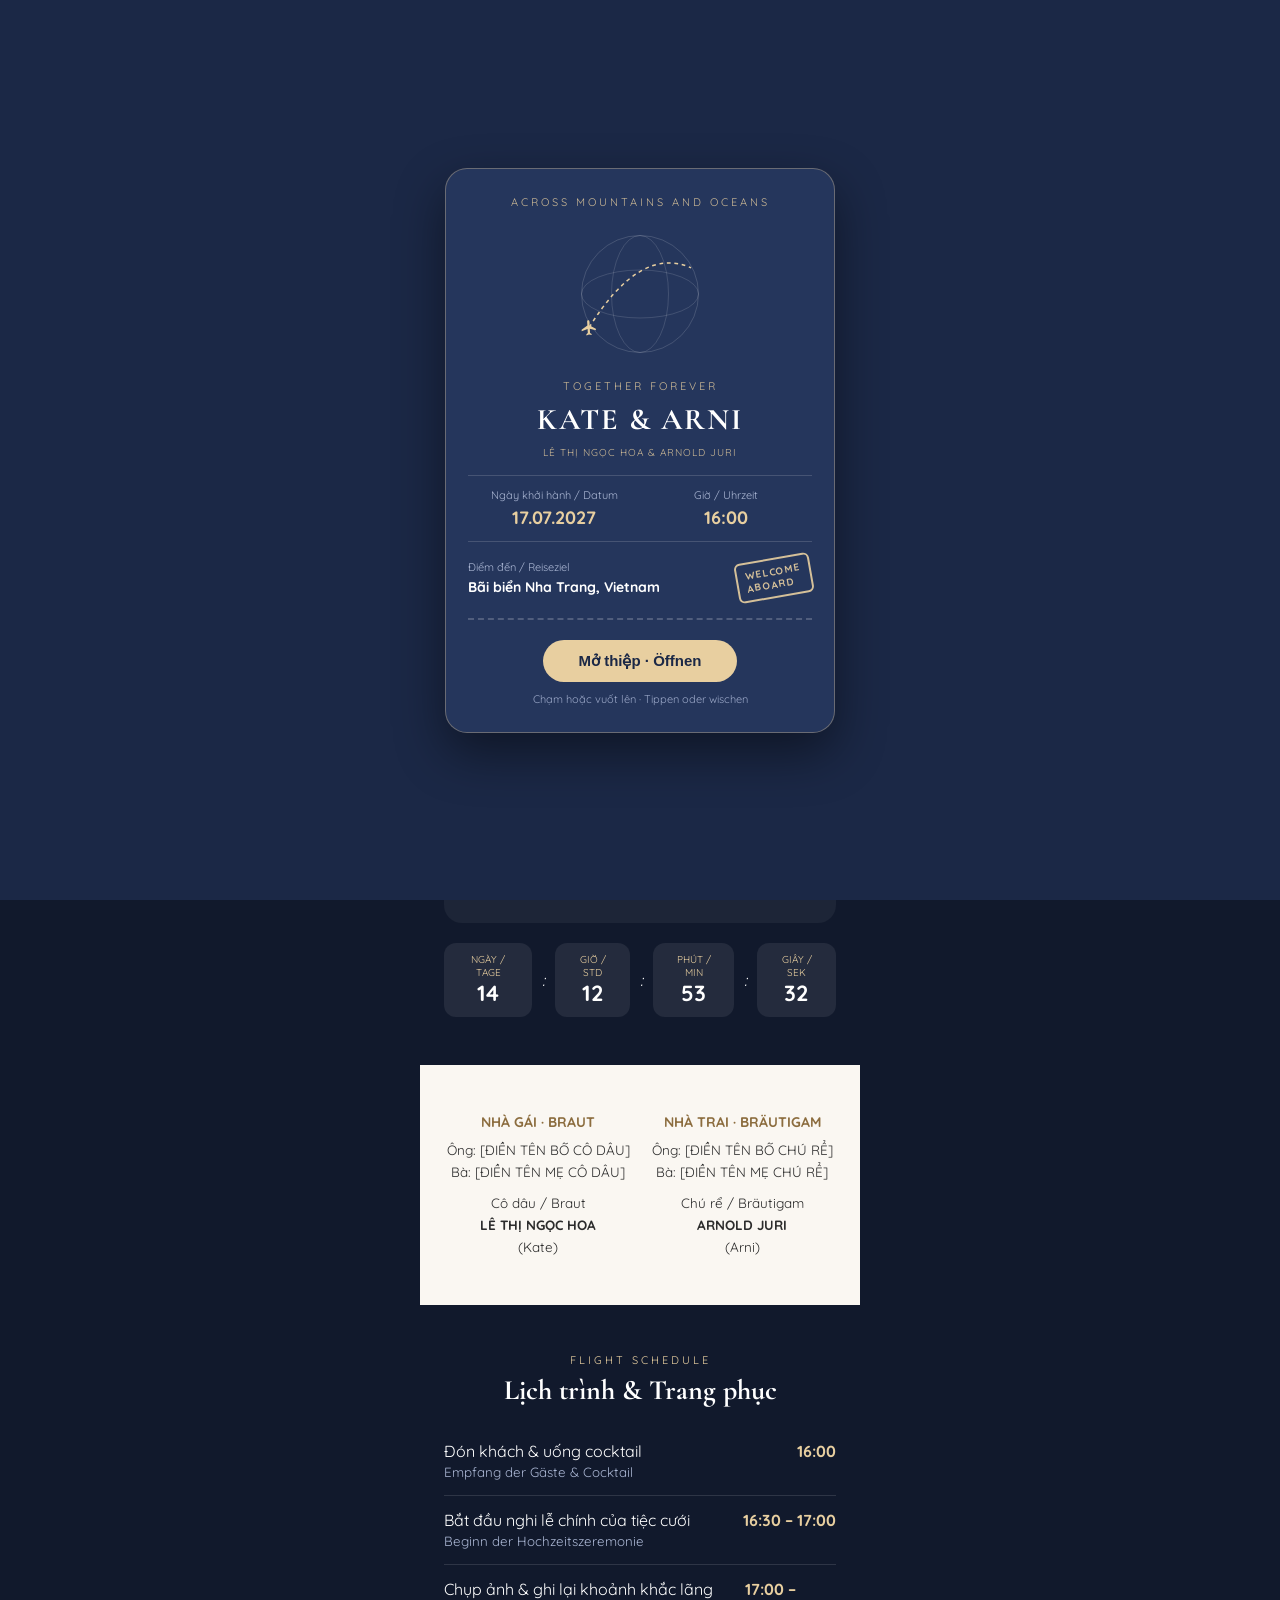
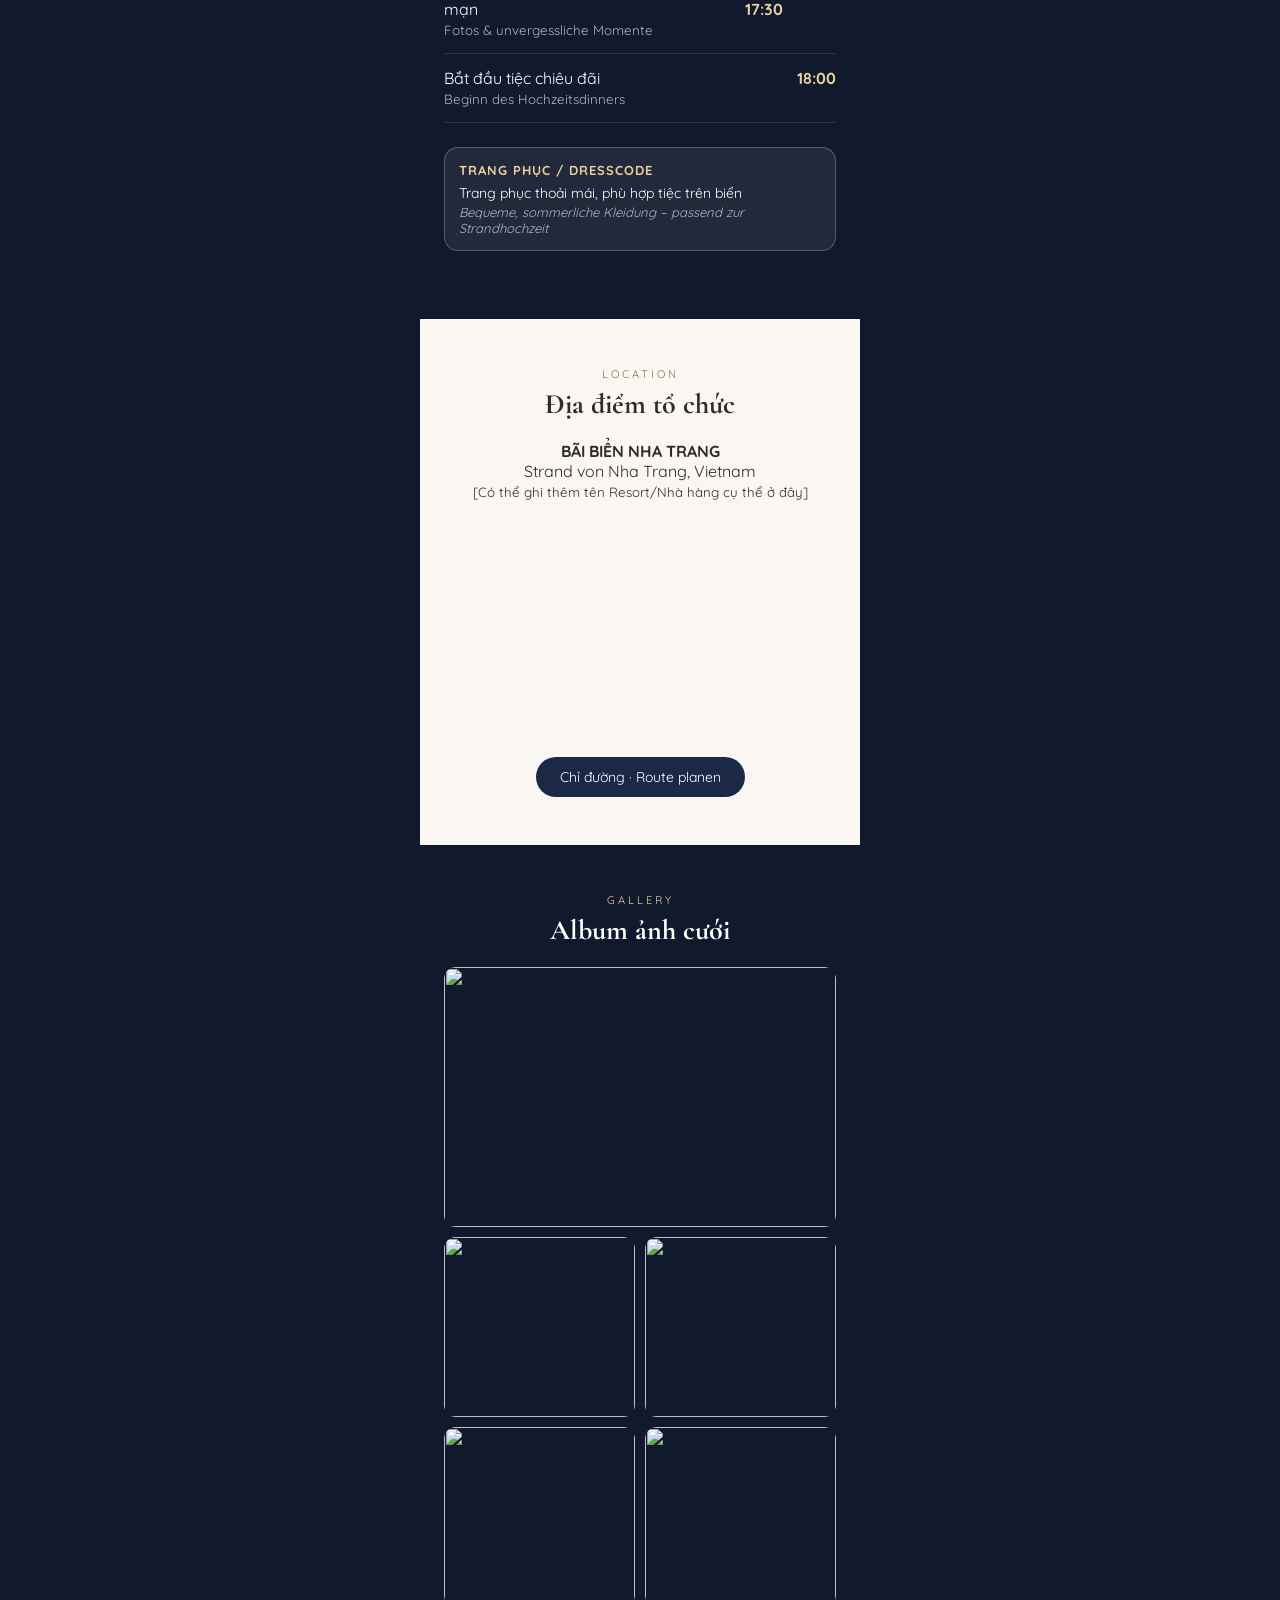
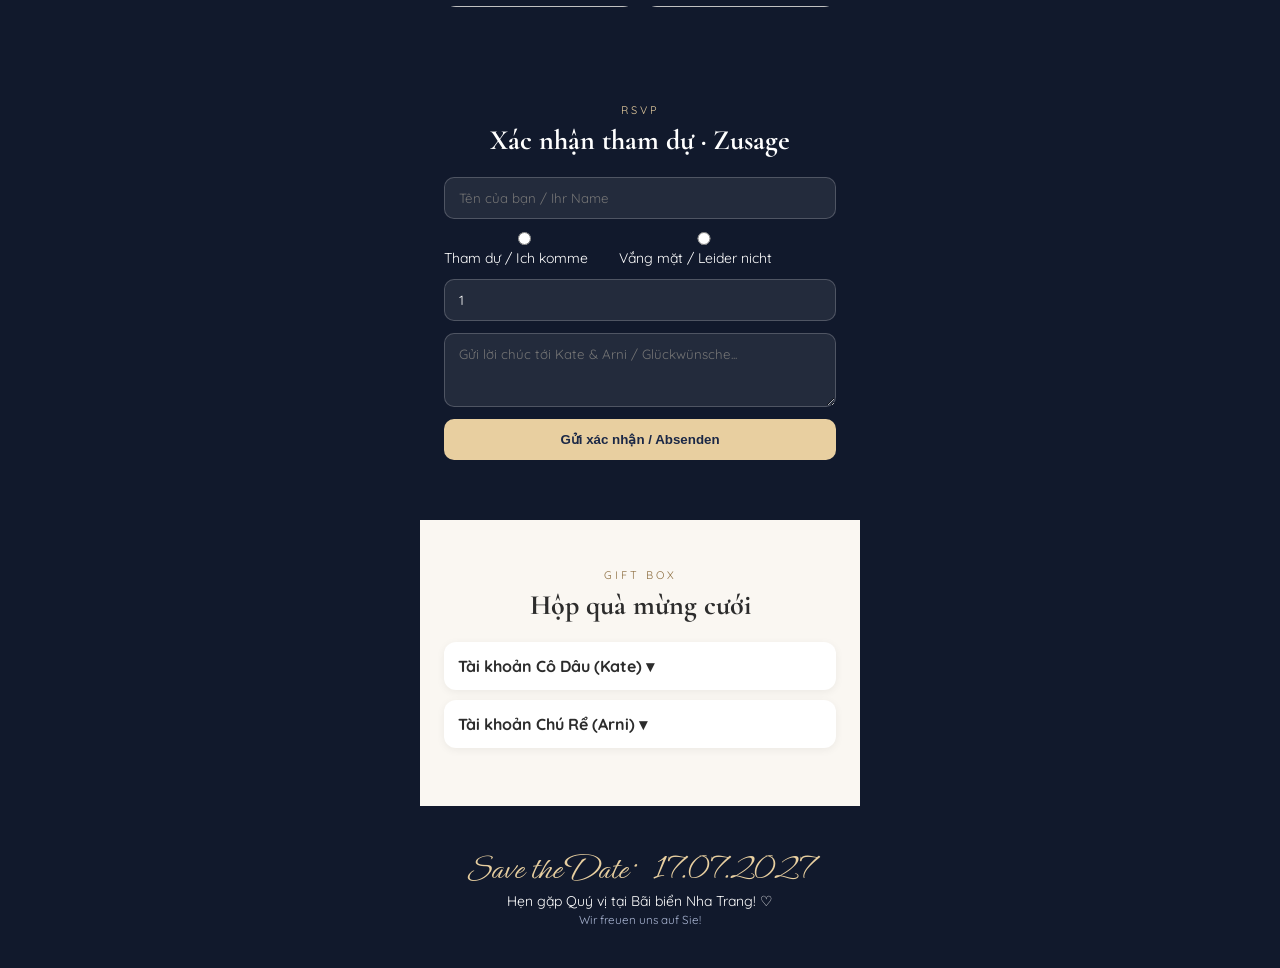
==== index.html @ 18b8409d "Add files via upload" ====
<!doctype html>
<html lang="vi">
<head>
  <meta charset="utf-8">
  <meta name="viewport" content="width=device-width, initial-scale=1, viewport-fit=cover">
  <title>Kate &amp; Arni · 17.07.2027</title>
  <meta property="og:title" content="Kate &amp; Arni · 17.07.2027">
  <meta property="og:description" content="Hai nền văn hóa – Một hành trình yêu thương · Bãi biển Nha Trang">
  <meta property="og:image" content="assets/img/og.jpg">
  <link rel="preconnect" href="https://fonts.googleapis.com">
  <link rel="stylesheet" href="https://fonts.googleapis.com/css2?family=Quicksand:wght@400;500;600;700&family=Cormorant+Garamond:ital,wght@0,500;0,600;1,500&family=Ephesis&display=swap">
  <link rel="stylesheet" href="style.css">
</head>
<body class="locked">

  <!-- 1. MÀN HÌNH VÉ MÁY BAY MỞ ĐẦU -->
  <section class="gate" id="gate">
    <article class="ticket">
      <p class="tk-lbl">ACROSS MOUNTAINS AND OCEANS</p>
      
      <!-- Hiệu ứng quả địa cầu & đường bay SVG động -->
      <div class="globe-box">
        <svg viewBox="0 0 200 200" class="globe-svg">
          <circle cx="100" cy="100" r="78" fill="none" stroke="rgba(255,255,255,0.2)" stroke-width="1"/>
          <ellipse cx="100" cy="100" rx="38" ry="78" fill="none" stroke="rgba(255,255,255,0.18)" stroke-width="1" class="spin-line"/>
          <ellipse cx="100" cy="100" rx="78" ry="32" fill="none" stroke="rgba(255,255,255,0.18)" stroke-width="1"/>
          <path id="flight-arc" d="M 32 145 Q 100 35 168 65" fill="none" stroke="#e8cfa0" stroke-width="2" stroke-dasharray="5 5" class="dash-anim"/>
          <g class="plane-mover">
            <path d="M21 16v-2l-8-5V3.5c0-.83-.67-1.5-1.5-1.5S10 2.67 10 3.5V9l-8 5v2l8-2.5V19l-2 1.5V22l3.5-1 3.5 1v-1.5L13 19v-5.5l8 2.5z" fill="#e8cfa0" transform="translate(-12, -12) rotate(55 12 12)"/>
          </g>
        </svg>
      </div>

      <p class="tk-lbl">TOGETHER FOREVER</p>
      <h1 class="tk-names">KATE &amp; ARNI</h1>
      <p class="tk-lbl" style="letter-spacing: 1px; font-size: 10px;">LÊ THỊ NGỌC HOA &amp; ARNOLD JURI</p>

      <div class="tk-table">
        <div class="cell">
          <p class="k">Ngày khởi hành / Datum</p>
          <p class="v">17.07.2027</p>
        </div>
        <div class="cell">
          <p class="k">Giờ / Uhrzeit</p>
          <p class="v">16:00</p>
        </div>
      </div>

      <div class="tk-bottom">
        <div class="cell">
          <p class="k">Điểm đến / Reiseziel</p>
          <p class="v sm">Bãi biển Nha Trang, Vietnam</p>
        </div>
        <div class="stamp">WELCOME<br>ABOARD</div>
      </div>

      <div class="dashes"></div>
      <button class="tk-go" id="go-btn" type="button">Mở thiệp · Öffnen</button>
      <p class="tk-hint">Chạm hoặc vuốt lên · Tippen oder wischen</p>
    </article>
  </section>

  <!-- 2. NỘI DUNG THIỆP CHÍNH -->
  <main class="page">
    <!-- Lời mời cá nhân hóa (Song ngữ Việt - Đức) -->
    <section class="sec rv">
      <p class="label">HERZLICHE EINLADUNG</p>
      <h2>Trân trọng kính mời</h2>
      <figure class="frame-photo"><img src="assets/img/g1.jpg" alt="Kate &amp; Arni"></figure>
      
      <div class="guest-box">
        <p style="font-size: 13px; color: #aab6d3;">Kính mời / Einladung für</p>
        <strong id="guest-name">Quý vị / Liebe Gäste</strong>
      </div>

      <div class="letter">
        <p style="color: #e8cfa0; font-weight: 600;">
          Hai nền văn hóa – Một hành trình yêu thương<br>
          <i style="font-weight: 400; font-size: 13.5px;">Zwei Kulturen – Eine gemeinsame Zukunft</i>
        </p>
        <p>Chúng tôi rất hân hạnh được đón tiếp Quý vị tại tiệc cưới của chúng tôi.<br>
        <i style="color: #aab6d3; font-size: 13.5px;">Wir freuen uns sehr, Sie zu unserer Hochzeit einzuladen.</i></p>
        <p style="font-size: 17px; font-weight: 600; color: #e8cfa0; margin-top: 16px;">
          LÊ THỊ NGỌC HOA (KATE)<br>♥<br>ARNOLD JURI (ARNI)
        </p>
      </div>
    </section>

    <!-- Lịch & Đếm ngược -->
    <section class="sec rv">
      <p class="label">OUR SPECIAL DAY</p>
      <div class="cal-card">
        <p class="script">Tháng 7 · Juli 2027</p>
        <div class="cal" id="calendar-grid"></div>
      </div>
      <div class="count" id="countdown">
        <div><small>NGÀY / TAGE</small><b id="d">00</b></div><i>:</i>
        <div><small>GIỜ / STD</small><b id="h">00</b></div><i>:</i>
        <div><small>PHÚT / MIN</small><b id="m">00</b></div><i>:</i>
        <div><small>GIÂY / SEK</small><b id="s">00</b></div>
      </div>
    </section>

    <!-- Hai gia đình (Bạn tự điền tên bố mẹ hai bên vào phần trong ngoặc vuông) -->
    <section class="sec paper rv">
      <div class="fam-grid">
        <div class="fam">
          <h3>NHÀ GÁI · BRAUT</h3>
          <p>Ông: [ĐIỀN TÊN BỐ CÔ DÂU]</p>
          <p>Bà: [ĐIỀN TÊN MẸ CÔ DÂU]</p>
          <p class="child">Cô dâu / Braut<br><b>LÊ THỊ NGỌC HOA</b><br>(Kate)</p>
        </div>
        <div class="fam">
          <h3>NHÀ TRAI · BRÄUTIGAM</h3>
          <p>Ông: [ĐIỀN TÊN BỐ CHÚ RỂ]</p>
          <p>Bà: [ĐIỀN TÊN MẸ CHÚ RỂ]</p>
          <p class="child">Chú rể / Bräutigam<br><b>ARNOLD JURI</b><br>(Arni)</p>
        </div>
      </div>
    </section>

    <!-- Lịch trình & Trang phục (Đúng chuẩn theo thiệp) -->
    <section class="sec rv">
      <p class="label">FLIGHT SCHEDULE</p>
      <h2>Lịch trình &amp; Trang phục</h2>
      <ul class="tl">
        <li>
          <span>Đón khách &amp; uống cocktail<br><small style="color:#aab6d3;">Empfang der Gäste &amp; Cocktail</small></span>
          <b>16:00</b>
        </li>
        <li>
          <span>Bắt đầu nghi lễ chính của tiệc cưới<br><small style="color:#aab6d3;">Beginn der Hochzeitszeremonie</small></span>
          <b>16:30 – 17:00</b>
        </li>
        <li>
          <span>Chụp ảnh &amp; ghi lại khoảnh khắc lãng mạn<br><small style="color:#aab6d3;">Fotos &amp; unvergessliche Momente</small></span>
          <b>17:00 – 17:30</b>
        </li>
        <li>
          <span>Bắt đầu tiệc chiêu đãi<br><small style="color:#aab6d3;">Beginn des Hochzeitsdinners</small></span>
          <b>18:00</b>
        </li>
      </ul>

      <!-- Mục Dresscode từ thiệp -->
      <div class="guest-box" style="margin-top: 24px; text-align: left;">
        <p style="color: #e8cfa0; font-weight: 700; font-size: 13px; letter-spacing: 1px;">TRANG PHỤC / DRESSCODE</p>
        <p style="font-size: 14px; margin-top: 6px;">Trang phục thoải mái, phù hợp tiệc trên biển</p>
        <p style="font-size: 13px; color: #aab6d3; font-style: italic; margin-top: 2px;">Bequeme, sommerliche Kleidung – passend zur Strandhochzeit</p>
      </div>
    </section>

    <!-- Địa điểm & Bản đồ -->
    <section class="sec paper rv">
      <p class="label">LOCATION</p>
      <h2>Địa điểm tổ chức</h2>
      <h4>BÃI BIỂN NHA TRANG</h4>
      <p class="addr">Strand von Nha Trang, Vietnam<br><small>[Có thể ghi thêm tên Resort/Nhà hàng cụ thể ở đây]</small></p>
      <div class="mapbox">
        <iframe title="Bản đồ Bãi biển Nha Trang" loading="lazy" src="https://www.google.com/maps?q=Nha+Trang+Beach&output=embed"></iframe>
      </div>
      <a class="pill" target="_blank" href="https://www.google.com/maps/dir/?api=1&destination=Nha+Trang+Beach">Chỉ đường · Route planen</a>
    </section>

    <!-- Album ảnh cưới -->
    <section class="sec rv">
      <p class="label">GALLERY</p>
      <h2>Album ảnh cưới</h2>
      <div class="photos" id="gallery">
        <button type="button" class="big"><img src="assets/img/g1.jpg" alt=""></button>
        <button type="button"><img src="assets/img/g2.jpg" alt=""></button>
        <button type="button"><img src="assets/img/g3.jpg" alt=""></button>
        <button type="button"><img src="assets/img/g4.jpg" alt=""></button>
        <button type="button"><img src="assets/img/g5.jpg" alt=""></button>
      </div>
    </section>

    <!-- Xác nhận tham dự (RSVP) -->
    <section class="sec rv">
      <p class="label">RSVP</p>
      <h2>Xác nhận tham dự · Zusage</h2>
      <form class="form" id="rsvp-form">
        <input name="name" required placeholder="Tên của bạn / Ihr Name">
        <div class="radio-group">
          <label><input type="radio" name="attend" value="Tham dự" required> Tham dự / Ich komme</label>
          <label><input type="radio" name="attend" value="Vắng mặt"> Vắng mặt / Leider nicht</label>
        </div>
        <input name="guests" type="number" min="1" max="10" value="1" placeholder="Số người / Anzahl Personen">
        <textarea name="wish" rows="3" placeholder="Gửi lời chúc tới Kate &amp; Arni / Glückwünsche..."></textarea>
        <button type="submit" class="send">Gửi xác nhận / Absenden</button>
        <p class="msg" id="form-msg"></p>
      </form>
    </section>

    <!-- Mừng cưới (Bạn tự điền số tài khoản vào) --> 
    <section class="sec paper rv">
      <p class="label">GIFT BOX</p>
      <h2>Hộp quà mừng cưới</h2>
      <details class="acc">
        <summary>Tài khoản Cô Dâu (Kate) ▾</summary>
        <div class="row">
          <div><b>LE THI NGOC HOA</b><br>[Vietcombank]: [0061001072501]</div>
          <button type="button" class="copy-btn" data-copy="[SỐ TÀI KHOẢN]">Sao chép</button>
        </div>
      </details>
      <details class="acc">
        <summary>Tài khoản Chú Rể (Arni) ▾</summary>
        <div class="row">
          <div><b>ARNOLD JURI</b><br>[TÊN NGÂN HÀNG / IBAN]: [SỐ TÀI KHOẢN]</div>
          <button type="button" class="copy-btn" data-copy="[SỐ TÀI KHOẢN]">Sao chép</button>
        </div>
      </details>
    </section>

    <footer class="ending">
      <p class="script">Save the Date · 17.07.2027</p>
      <p>Hẹn gặp Quý vị tại Bãi biển Nha Trang! ♡<br><small style="color:#aab6d3;">Wir freuen uns auf Sie!</small></p>
    </footer>
  </main>

  <!-- Lightbox xem ảnh lớn -->
  <div class="lightbox" id="lightbox" hidden>
    <button type="button" id="lb-close">✕</button>
    <img id="lb-img" alt="">
  </div>

  <!-- Nút nhạc nền xoay tròn -->
  <button class="music-btn" id="music-btn" type="button" aria-label="Nhạc nền">♫</button>
  <audio id="bg-music" src="assets/music.mp3" loop></audio>

  <script src="script.js"></script>
</body>
</html>
---- style.css ----
:root {
  --navy: #1b2846;
  --navy-light: #25365c;
  --gold: #e8cfa0;
  --paper: #faf7f2;
  --text-dark: #2c2c2c;
}

* { box-sizing: border-box; margin: 0; padding: 0; }
body {
  font-family: 'Quicksand', sans-serif;
  background: #11192c;
  color: #fff;
  display: flex;
  justify-content: center;
  overflow-x: hidden;
}
body.locked { overflow: hidden; height: 100vh; }

/* MÀN HÌNH VÉ MÁY BAY MỞ ĐẦU */
.gate {
  position: fixed; inset: 0; z-index: 100;
  background: var(--navy);
  display: flex; align-items: center; justify-content: center;
  padding: 20px;
  transition: transform 0.85s cubic-bezier(0.22, 1, 0.36, 1), opacity 0.6s;
}
.gate.opened { transform: translateY(-100%); opacity: 0; pointer-events: none; }

.ticket {
  width: 100%; max-width: 390px;
  background: var(--navy-light);
  border: 1px solid rgba(232, 207, 160, 0.35);
  border-radius: 22px;
  padding: 26px 22px;
  text-align: center;
  box-shadow: 0 20px 50px rgba(0,0,0,0.45);
}
.tk-lbl { font-size: 11px; letter-spacing: 3px; color: var(--gold); opacity: 0.85; }
.tk-names {
  font-family: 'Cormorant Garamond', serif;
  font-size: 30px; letter-spacing: 2px; margin: 8px 0; color: #fff;
}

/* Hiệu ứng quả địa cầu & máy bay SVG */
.globe-box { width: 150px; height: 150px; margin: 10px auto; }
.dash-anim { animation: dashMove 12s linear infinite; }
@keyframes dashMove { to { stroke-dashoffset: -100; } }

.plane-mover {
  offset-path: path("M 32 145 Q 100 35 168 65");
  animation: flyAlong 3.5s ease-in-out infinite alternate;
}
@keyframes flyAlong {
  0% { offset-distance: 0%; }
  100% { offset-distance: 100%; }
}

.tk-table {
  display: grid; grid-template-columns: 1fr 1fr;
  border-top: 1px solid rgba(255,255,255,0.15);
  border-bottom: 1px solid rgba(255,255,255,0.15);
  margin: 16px 0; padding: 12px 0;
}
.cell .k { font-size: 11px; color: #aab6d3; }
.cell .v { font-size: 18px; font-weight: 700; margin-top: 4px; color: var(--gold); }
.cell .v.sm { font-size: 14px; color: #fff; }

.tk-bottom { display: flex; justify-content: space-between; align-items: center; text-align: left; }
.stamp {
  border: 2px solid var(--gold); color: var(--gold);
  font-size: 10px; font-weight: 700; padding: 5px 8px;
  border-radius: 6px; letter-spacing: 1px;
  animation: stampPop 0.7s cubic-bezier(0.17, 0.89, 0.32, 1.49) 0.4s both;
}
@keyframes stampPop {
  from { transform: scale(1.8) rotate(0deg); opacity: 0; }
  to { transform: scale(1) rotate(-10deg); opacity: 0.9; }
}

.dashes { border-top: 2px dashed rgba(255,255,255,0.2); margin: 20px 0; position: relative; }
.tk-go {
  background: var(--gold); color: var(--navy);
  border: none; border-radius: 99px;
  padding: 12px 36px; font-weight: 700; font-size: 15px;
  cursor: pointer; transition: transform 0.2s;
}
.tk-go:active { transform: scale(0.95); }
.tk-hint { font-size: 11px; color: #9aa7c7; margin-top: 10px; }

/* KHUNG TRANG CHÍNH CHUẨN MOBILE */
.page { width: 100%; max-width: 440px; background: var(--navy); min-height: 100vh; }
.sec { padding: 48px 24px; text-align: center; }
.sec.paper { background: var(--paper); color: var(--text-dark); }

.label { font-size: 11px; letter-spacing: 3px; color: var(--gold); margin-bottom: 6px; }
.sec.paper .label { color: #8c6d3f; }
h2 { font-family: 'Cormorant Garamond', serif; font-size: 28px; margin-bottom: 20px; }
.script { font-family: 'Ephesis', cursive; font-size: 36px; color: var(--gold); }

/* Hiệu ứng Scroll Reveal */
.rv { opacity: 0; transform: translateY(25px); transition: all 0.8s ease-out; }
.rv.visible { opacity: 1; transform: translateY(0); }

.frame-photo img { width: 100%; border-radius: 16px; margin-bottom: 20px; box-shadow: 0 10px 25px rgba(0,0,0,0.3); }
.guest-box {
  background: rgba(255,255,255,0.07); border: 1px solid rgba(232,207,160,0.3);
  border-radius: 14px; padding: 14px; margin-bottom: 20px;
}
.guest-box strong { display: block; font-size: 20px; color: var(--gold); margin-top: 4px; }
.letter p { font-size: 14.5px; line-height: 1.75; margin-bottom: 14px; color: #e2e8f5; }

/* Lịch & Đếm ngược */
.cal-card { background: rgba(255,255,255,0.05); border-radius: 18px; padding: 18px; margin-bottom: 20px; }
.cal { display: grid; grid-template-columns: repeat(7, 1fr); gap: 8px; margin-top: 12px; font-size: 13px; }
.cal span { padding: 6px 0; border-radius: 50%; }
.cal span.wed-day { background: var(--gold); color: var(--navy); font-weight: 700; }

.count { display: flex; justify-content: center; align-items: center; gap: 10px; }
.count div { background: rgba(255,255,255,0.08); padding: 10px 14px; border-radius: 12px; min-width: 62px; }
.count small { display: block; font-size: 10px; color: var(--gold); }
.count b { font-size: 22px; }

/* Gia đình & Lịch trình */
.fam-grid { display: grid; grid-template-columns: 1fr 1fr; gap: 16px; }
.fam h3 { font-size: 14px; color: #8c6d3f; margin-bottom: 8px; }
.fam p { font-size: 13.5px; line-height: 1.6; }
.fam .child { margin-top: 10px; }

.tl { list-style: none; text-align: left; }
.tl li {
  display: flex; justify-content: space-between;
  padding: 14px 0; border-bottom: 1px solid rgba(255,255,255,0.12);
}
.tl b { color: var(--gold); }

/* Bản đồ & Nút bấm */
.mapbox iframe { width: 100%; height: 220px; border: 0; border-radius: 14px; margin: 16px 0; }
.pill {
  display: inline-block; background: var(--navy); color: #fff;
  text-decoration: none; padding: 11px 24px; border-radius: 99px; font-size: 14px;
}

/* Gallery */
.photos { display: grid; grid-template-columns: 1fr 1fr; gap: 10px; }
.photos button { border: none; background: none; padding: 0; cursor: pointer; }
.photos button.big { grid-column: span 2; }
.photos img { width: 100%; height: 180px; object-fit: cover; border-radius: 12px; display: block; }
.photos button.big img { height: 260px; }

/* Form RSVP */
.form { display: flex; flex-direction: column; gap: 12px; text-align: left; }
.form input, .form textarea {
  width: 100%; padding: 12px 14px; border-radius: 10px;
  border: 1px solid rgba(255,255,255,0.2); background: rgba(255,255,255,0.08);
  color: #fff; font-family: inherit;
}
.radio-group { display: flex; gap: 14px; font-size: 14px; }
.send {
  background: var(--gold); color: var(--navy); border: none;
  padding: 13px; border-radius: 10px; font-weight: 700; cursor: pointer;
}

/* Mừng cưới Accordion */
.acc { background: #fff; border-radius: 12px; padding: 14px; margin-bottom: 10px; text-align: left; box-shadow: 0 2px 8px rgba(0,0,0,0.06); }
.acc summary { font-weight: 700; cursor: pointer; list-style: none; }
.acc .row { display: flex; justify-content: space-between; align-items: center; margin-top: 12px; padding-top: 10px; border-top: 1px solid #eee; font-size: 13.5px; }
.copy-btn { background: var(--navy); color: #fff; border: none; padding: 6px 12px; border-radius: 6px; font-size: 12px; cursor: pointer; }

.ending { padding: 40px 20px; text-align: center; font-size: 14px; }

/* Lightbox & Nút nhạc xoay */
.lightbox {
  position: fixed; inset: 0; z-index: 200; background: rgba(0,0,0,0.9);
  display: flex; align-items: center; justify-content: center; padding: 20px;
}
.lightbox[hidden] { display: none; }
.lightbox img { max-width: 100%; max-height: 85vh; border-radius: 10px; }
#lb-close { position: absolute; top: 20px; right: 20px; background: none; border: none; color: #fff; font-size: 28px; cursor: pointer; }

.music-btn {
  position: fixed; bottom: 20px; right: 20px; z-index: 90;
  width: 44px; height: 44px; border-radius: 50%;
  background: var(--gold); color: var(--navy); border: none;
  font-size: 18px; cursor: pointer; box-shadow: 0 4px 15px rgba(0,0,0,0.4);
}
.music-btn.playing { animation: spinMusic 4s linear infinite; }
@keyframes spinMusic { to { transform: rotate(360deg); } }
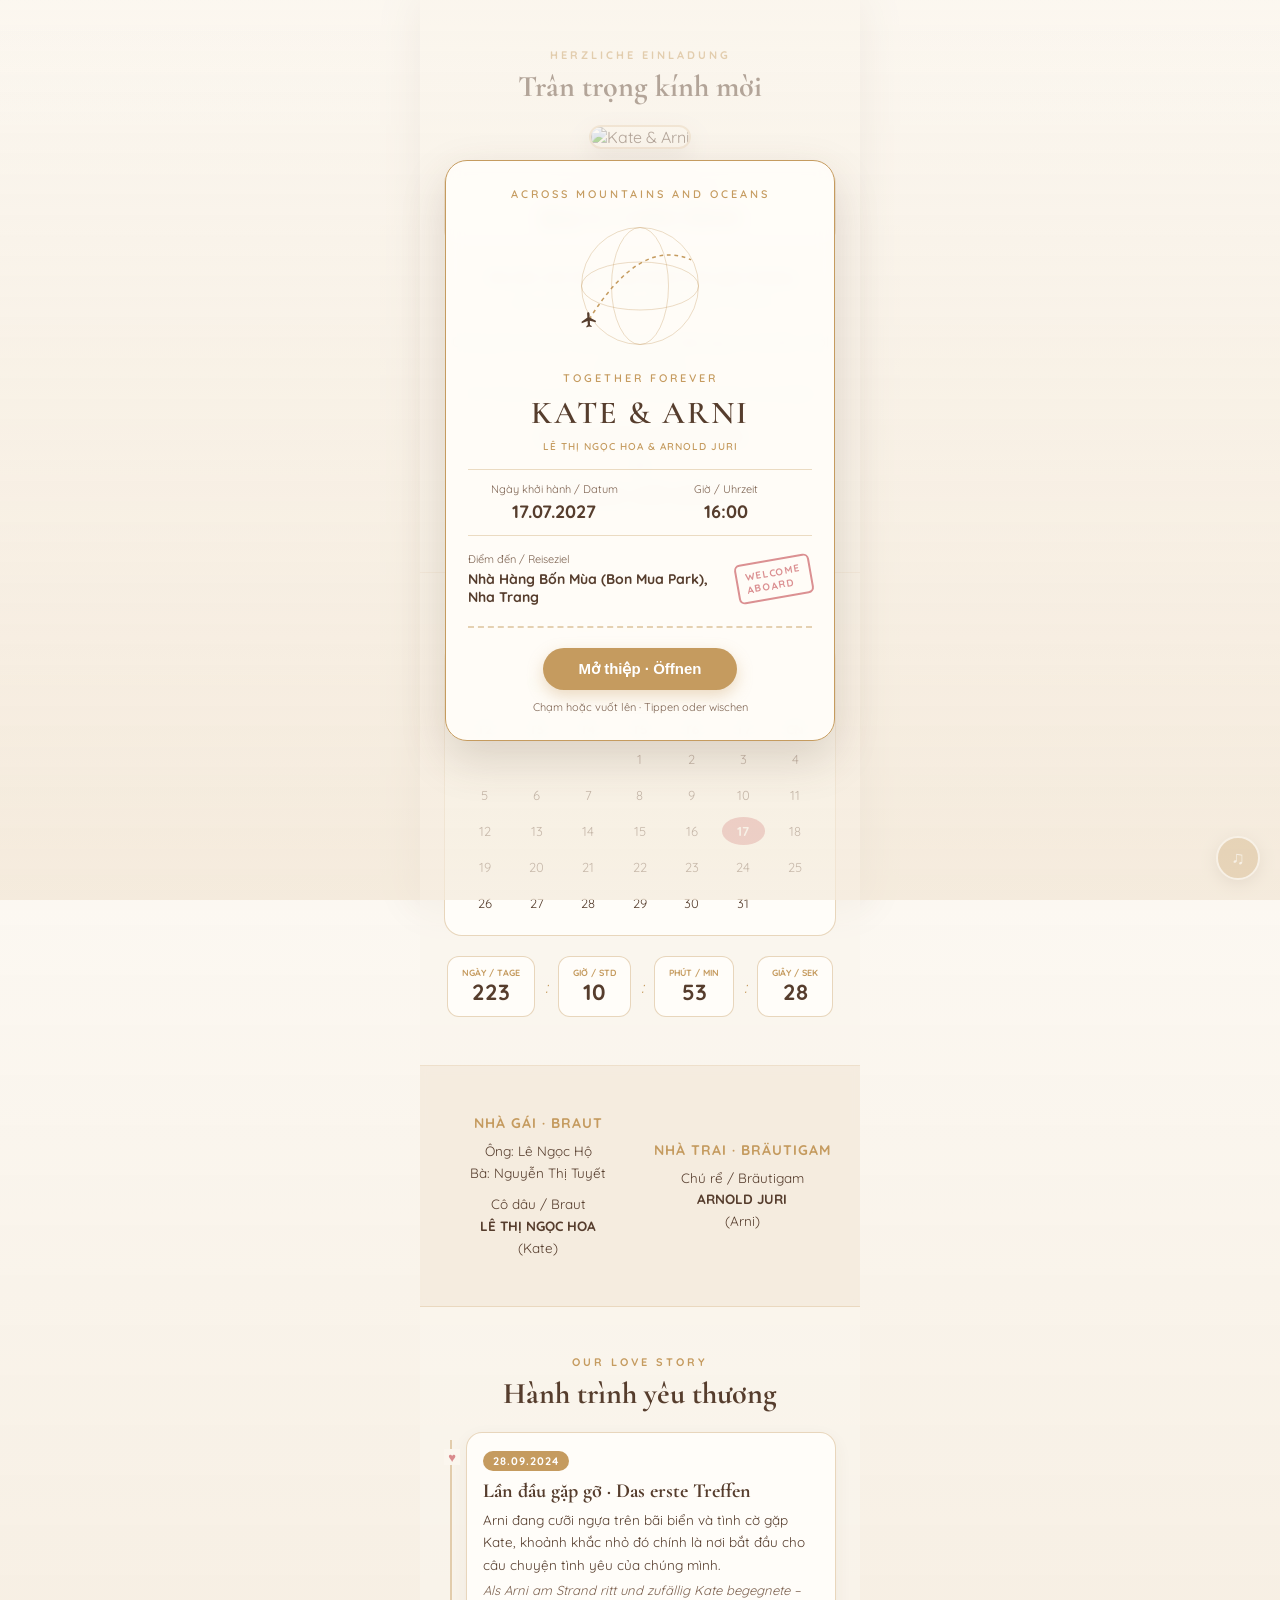
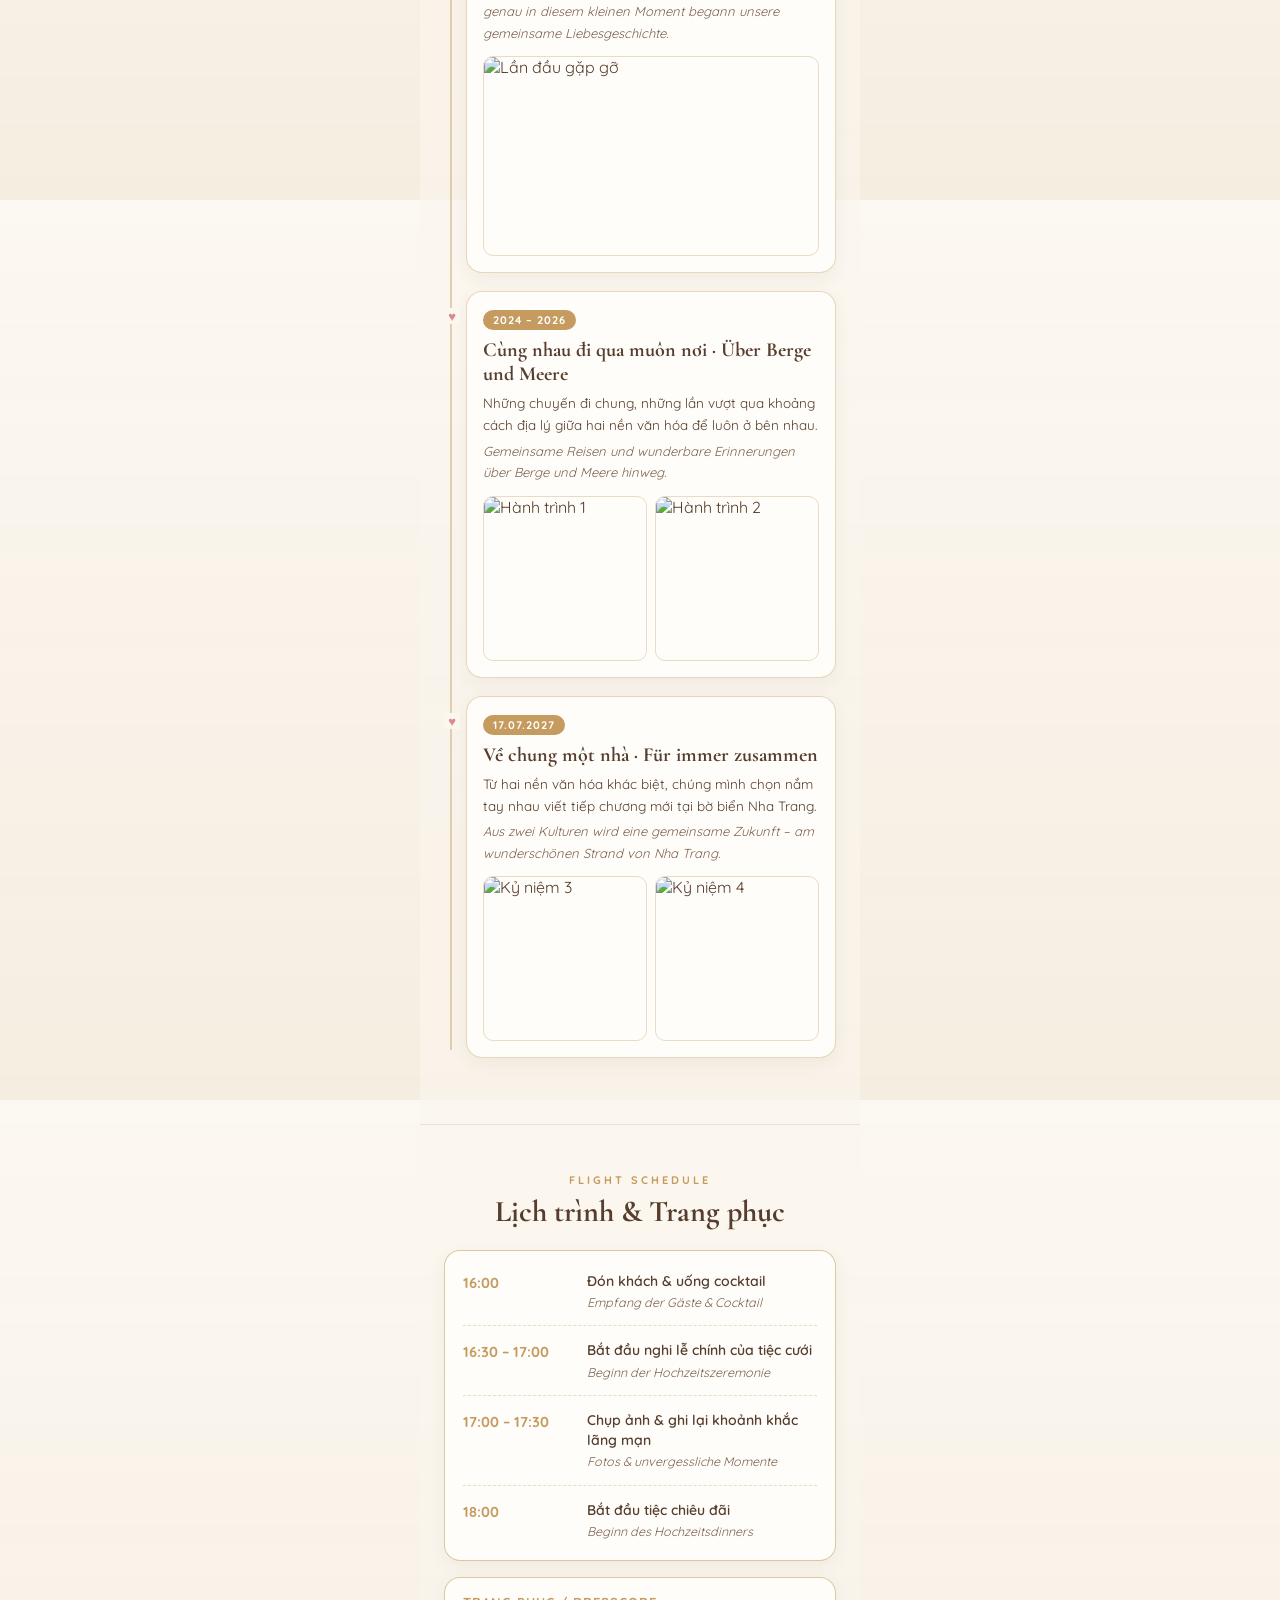
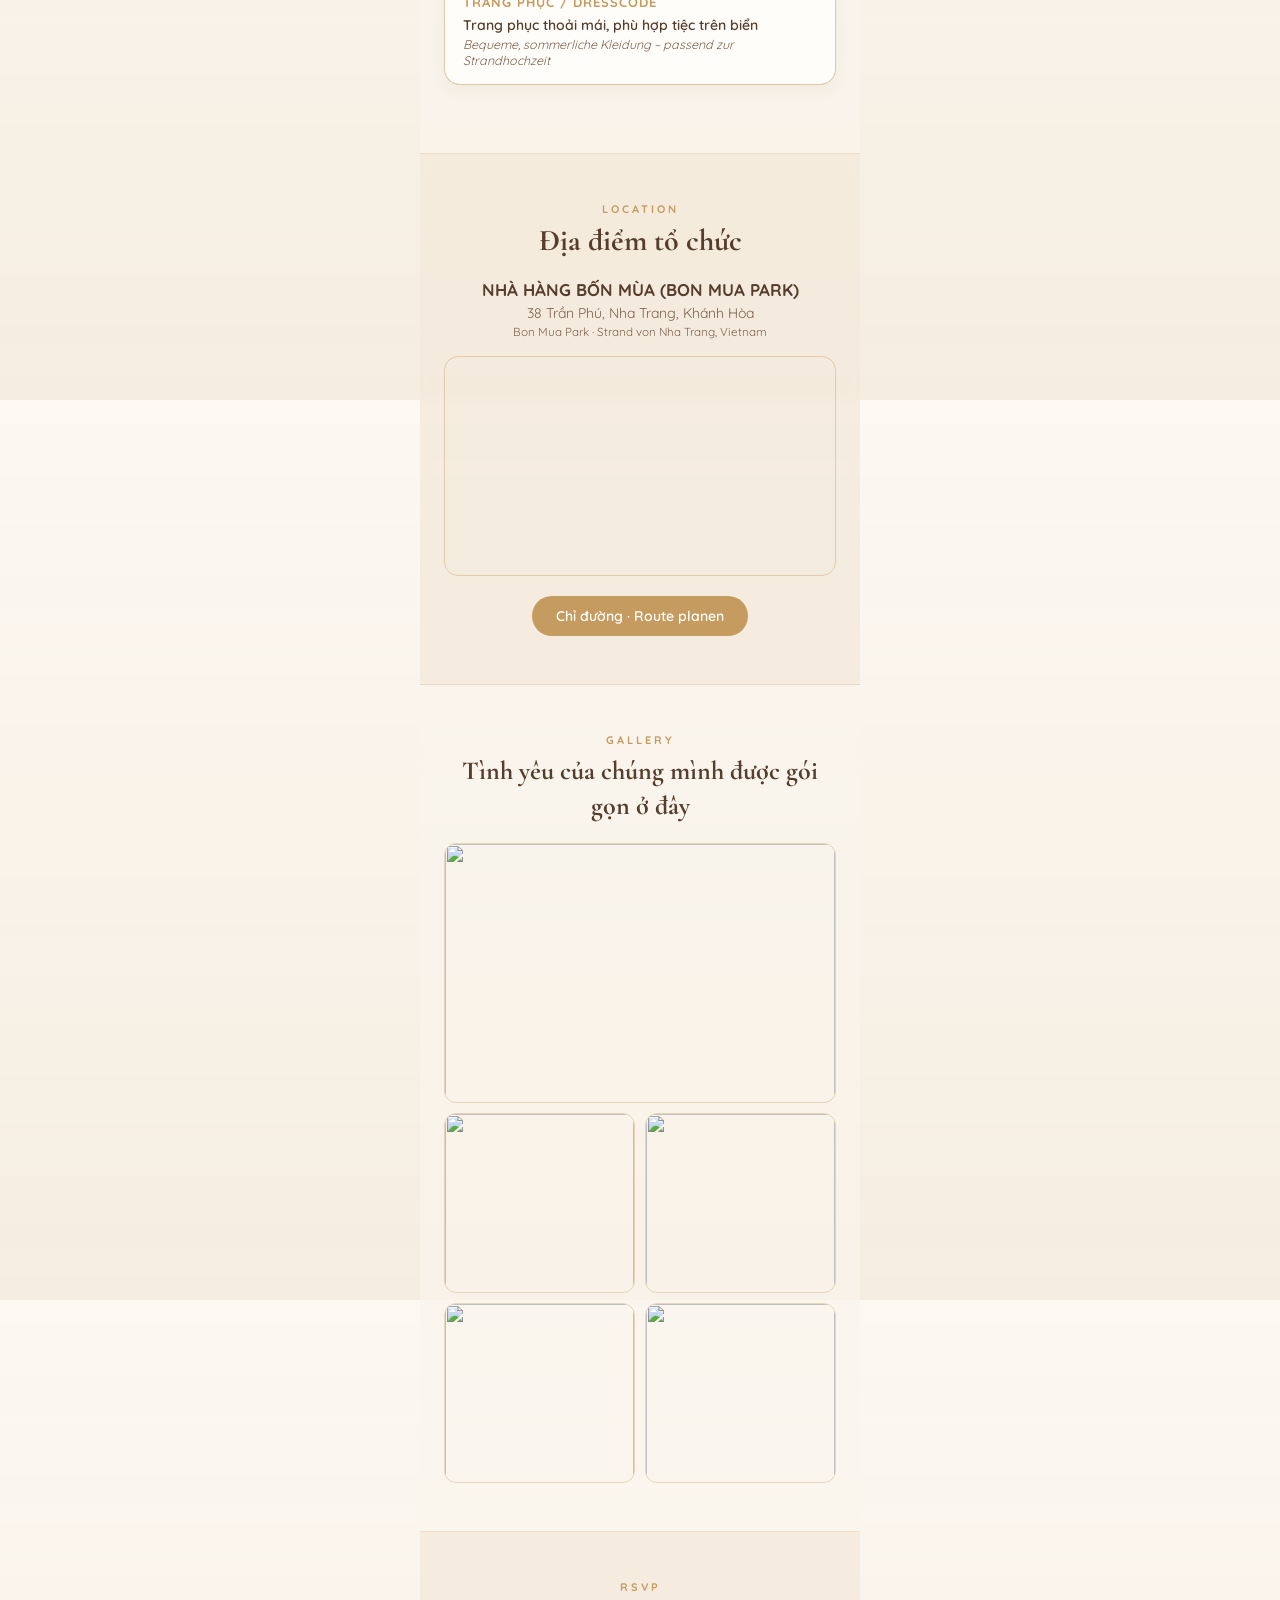
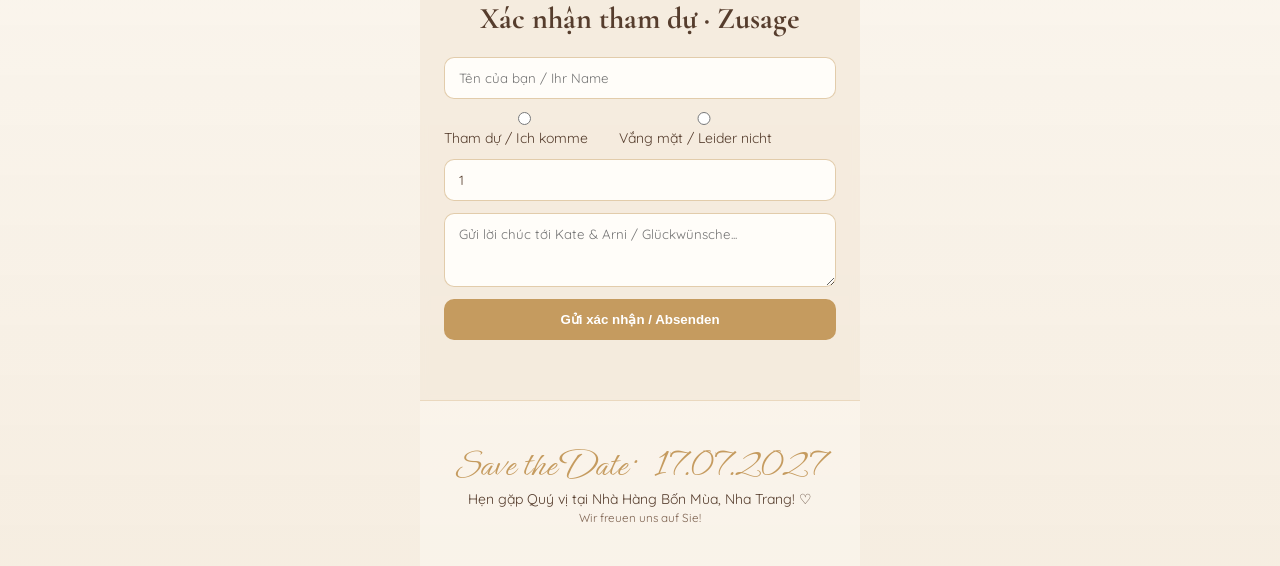
==== commit 4bf2019b: "Add files via upload" ====
--- a/index.html
+++ b/index.html
@@ -5,11 +5,54 @@
   <meta name="viewport" content="width=device-width, initial-scale=1, viewport-fit=cover">
   <title>Kate &amp; Arni · 17.07.2027</title>
   <meta property="og:title" content="Kate &amp; Arni · 17.07.2027">
-  <meta property="og:description" content="Hai nền văn hóa – Một hành trình yêu thương · Bãi biển Nha Trang">
+  <meta property="og:description" content="Hai nền văn hóa – Một hành trình yêu thương · Nhà Hàng Bốn Mùa (Bon Mua Park), Nha Trang">
   <meta property="og:image" content="assets/img/og.jpg">
   <link rel="preconnect" href="https://fonts.googleapis.com">
   <link rel="stylesheet" href="https://fonts.googleapis.com/css2?family=Quicksand:wght@400;500;600;700&family=Cormorant+Garamond:ital,wght@0,500;0,600;1,500&family=Ephesis&display=swap">
   <link rel="stylesheet" href="style.css">
+  <style>
+    /* Đóng khung & canh lề thẳng hàng tuyệt đối cho Lịch trình */
+    .sched-box {
+      background: #fffdf9;
+      border: 1px solid rgba(197, 155, 95, 0.55);
+      border-radius: 16px;
+      padding: 6px 18px;
+      box-shadow: 0 6px 18px rgba(86, 61, 45, 0.06);
+      text-align: left;
+    }
+    .sched-box .tl li {
+      display: grid;
+      grid-template-columns: 112px 1fr;
+      align-items: start;
+      gap: 12px;
+      padding: 14px 0;
+      border-bottom: 1px dashed rgba(197, 155, 95, 0.35);
+    }
+    .sched-box .tl li:last-child {
+      border-bottom: none;
+    }
+    .sched-box .tl b {
+      color: var(--gold);
+      font-size: 14.5px;
+      font-weight: 700;
+      text-align: left;
+      padding-top: 2px;
+    }
+    .sched-box .tl span {
+      font-size: 14px;
+      font-weight: 600;
+      color: var(--brown);
+      line-height: 1.45;
+    }
+    .sched-box .tl small {
+      display: block;
+      font-weight: 400;
+      font-style: italic;
+      font-size: 12.5px;
+      color: var(--brown-soft);
+      margin-top: 2px;
+    }
+  </style>
 </head>
 <body class="locked">
 
@@ -21,12 +64,12 @@
       <!-- Hiệu ứng quả địa cầu & đường bay SVG động -->
       <div class="globe-box">
         <svg viewBox="0 0 200 200" class="globe-svg">
-          <circle cx="100" cy="100" r="78" fill="none" stroke="rgba(255,255,255,0.2)" stroke-width="1"/>
-          <ellipse cx="100" cy="100" rx="38" ry="78" fill="none" stroke="rgba(255,255,255,0.18)" stroke-width="1" class="spin-line"/>
-          <ellipse cx="100" cy="100" rx="78" ry="32" fill="none" stroke="rgba(255,255,255,0.18)" stroke-width="1"/>
-          <path id="flight-arc" d="M 32 145 Q 100 35 168 65" fill="none" stroke="#e8cfa0" stroke-width="2" stroke-dasharray="5 5" class="dash-anim"/>
+          <circle cx="100" cy="100" r="78" fill="none" stroke="rgba(197,155,95,0.45)" stroke-width="1"/>
+          <ellipse cx="100" cy="100" rx="38" ry="78" fill="none" stroke="rgba(197,155,95,0.45)" stroke-width="1"/>
+          <ellipse cx="100" cy="100" rx="78" ry="32" fill="none" stroke="rgba(197,155,95,0.45)" stroke-width="1"/>
+          <path id="flight-arc" d="M 32 145 Q 100 35 168 65" fill="none" stroke="#c59b5f" stroke-width="2" stroke-dasharray="5 5" class="dash-anim"/>
           <g class="plane-mover">
-            <path d="M21 16v-2l-8-5V3.5c0-.83-.67-1.5-1.5-1.5S10 2.67 10 3.5V9l-8 5v2l8-2.5V19l-2 1.5V22l3.5-1 3.5 1v-1.5L13 19v-5.5l8 2.5z" fill="#e8cfa0" transform="translate(-12, -12) rotate(55 12 12)"/>
+            <path d="M21 16v-2l-8-5V3.5c0-.83-.67-1.5-1.5-1.5S10 2.67 10 3.5V9l-8 5v2l8-2.5V19l-2 1.5V22l3.5-1 3.5 1v-1.5L13 19v-5.5l8 2.5z" fill="#563d2d" transform="translate(-12, -12) rotate(55 12 12)"/>
           </g>
         </svg>
       </div>
@@ -49,7 +92,7 @@
       <div class="tk-bottom">
         <div class="cell">
           <p class="k">Điểm đến / Reiseziel</p>
-          <p class="v sm">Bãi biển Nha Trang, Vietnam</p>
+          <p class="v sm">Nhà Hàng Bốn Mùa (Bon Mua Park), Nha Trang</p>
         </div>
         <div class="stamp">WELCOME<br>ABOARD</div>
       </div>
@@ -62,25 +105,25 @@
 
   <!-- 2. NỘI DUNG THIỆP CHÍNH -->
   <main class="page">
-    <!-- Lời mời cá nhân hóa (Song ngữ Việt - Đức) -->
+    <!-- Lời mời cá nhân hóa (Đã đổi ảnh đầu thành og.jpg) -->
     <section class="sec rv">
       <p class="label">HERZLICHE EINLADUNG</p>
       <h2>Trân trọng kính mời</h2>
-      <figure class="frame-photo"><img src="assets/img/g1.jpg" alt="Kate &amp; Arni"></figure>
+      <figure class="frame-photo"><img src="assets/img/og.jpg" alt="Kate &amp; Arni"></figure>
       
       <div class="guest-box">
-        <p style="font-size: 13px; color: #aab6d3;">Kính mời / Einladung für</p>
+        <p style="font-size: 13px;">Kính mời / Einladung für</p>
         <strong id="guest-name">Quý vị / Liebe Gäste</strong>
       </div>
 
       <div class="letter">
-        <p style="color: #e8cfa0; font-weight: 600;">
+        <p style="font-weight: 600;">
           Hai nền văn hóa – Một hành trình yêu thương<br>
           <i style="font-weight: 400; font-size: 13.5px;">Zwei Kulturen – Eine gemeinsame Zukunft</i>
         </p>
         <p>Chúng tôi rất hân hạnh được đón tiếp Quý vị tại tiệc cưới của chúng tôi.<br>
-        <i style="color: #aab6d3; font-size: 13.5px;">Wir freuen uns sehr, Sie zu unserer Hochzeit einzuladen.</i></p>
-        <p style="font-size: 17px; font-weight: 600; color: #e8cfa0; margin-top: 16px;">
+        <i style="font-size: 13.5px;">Wir freuen uns sehr, Sie zu unserer Hochzeit einzuladen.</i></p>
+        <p style="font-size: 17px; font-weight: 600; margin-top: 16px;">
           LÊ THỊ NGỌC HOA (KATE)<br>♥<br>ARNOLD JURI (ARNI)
         </p>
       </div>
@@ -101,71 +144,116 @@
       </div>
     </section>
 
-    <!-- Hai gia đình (Bạn tự điền tên bố mẹ hai bên vào phần trong ngoặc vuông) -->
+    <!-- Hai gia đình -->
     <section class="sec paper rv">
-      <div class="fam-grid">
+      <div class="fam-grid" style="align-items: center;">
         <div class="fam">
           <h3>NHÀ GÁI · BRAUT</h3>
-          <p>Ông: [ĐIỀN TÊN BỐ CÔ DÂU]</p>
-          <p>Bà: [ĐIỀN TÊN MẸ CÔ DÂU]</p>
+          <p>Ông: Lê Ngọc Hộ</p>
+          <p>Bà: Nguyễn Thị Tuyết</p>
           <p class="child">Cô dâu / Braut<br><b>LÊ THỊ NGỌC HOA</b><br>(Kate)</p>
         </div>
         <div class="fam">
           <h3>NHÀ TRAI · BRÄUTIGAM</h3>
-          <p>Ông: [ĐIỀN TÊN BỐ CHÚ RỂ]</p>
-          <p>Bà: [ĐIỀN TÊN MẸ CHÚ RỂ]</p>
-          <p class="child">Chú rể / Bräutigam<br><b>ARNOLD JURI</b><br>(Arni)</p>
-        </div>
-      </div>
-    </section>
-
-    <!-- Lịch trình & Trang phục (Đúng chuẩn theo thiệp) -->
+          <p class="child" style="margin-top: 0;">Chú rể / Bräutigam<br><b>ARNOLD JURI</b><br>(Arni)</p>
+        </div>
+      </div>
+    </section>
+
+    <!-- Câu chuyện tình yêu (Lấy đúng từ story1.jpg đến story5.jpg) -->
+    <section class="sec rv">
+      <p class="label">OUR LOVE STORY</p>
+      <h2>Hành trình yêu thương</h2>
+      <div class="story-list">
+        
+        <!-- Cột mốc 1 -->
+        <div class="story-item">
+          <span class="story-date">28.09.2024</span>
+          <h4>Lần đầu gặp gỡ · Das erste Treffen</h4>
+          <p>Arni đang cưỡi ngựa trên bãi biển và tình cờ gặp Kate, khoảnh khắc nhỏ đó chính là nơi bắt đầu cho câu chuyện tình yêu của chúng mình.</p>
+          <p class="de">Als Arni am Strand ritt und zufällig Kate begegnete – genau in diesem kleinen Moment begann unsere gemeinsame Liebesgeschichte.</p>
+          <div class="story-photos single">
+            <img src="assets/img/story1.jpg" alt="Lần đầu gặp gỡ">
+          </div>
+        </div>
+
+        <!-- Cột mốc 2 -->
+        <div class="story-item">
+          <span class="story-date">2024 – 2026</span>
+          <h4>Cùng nhau đi qua muôn nơi · Über Berge und Meere</h4>
+          <p>Những chuyến đi chung, những lần vượt qua khoảng cách địa lý giữa hai nền văn hóa để luôn ở bên nhau.</p>
+          <p class="de">Gemeinsame Reisen und wunderbare Erinnerungen über Berge und Meere hinweg.</p>
+          <div class="story-photos">
+            <img src="assets/img/story2.jpg" alt="Hành trình 1">
+            <img src="assets/img/story3.jpg" alt="Hành trình 2">
+          </div>
+        </div>
+
+        <!-- Cột mốc 3 -->
+        <div class="story-item">
+          <span class="story-date">17.07.2027</span>
+          <h4>Về chung một nhà · Für immer zusammen</h4>
+          <p>Từ hai nền văn hóa khác biệt, chúng mình chọn nắm tay nhau viết tiếp chương mới tại bờ biển Nha Trang.</p>
+          <p class="de">Aus zwei Kulturen wird eine gemeinsame Zukunft – am wunderschönen Strand von Nha Trang.</p>
+          <div class="story-photos">
+            <img src="assets/img/story4.jpg" alt="Kỷ niệm 3">
+            <img src="assets/img/story5.jpg" alt="Kỷ niệm 4">
+          </div>
+        </div>
+
+      </div>
+    </section>
+
+    <!-- Lịch trình & Trang phục (Đóng khung & canh lề thẳng hàng) -->
     <section class="sec rv">
       <p class="label">FLIGHT SCHEDULE</p>
       <h2>Lịch trình &amp; Trang phục</h2>
-      <ul class="tl">
-        <li>
-          <span>Đón khách &amp; uống cocktail<br><small style="color:#aab6d3;">Empfang der Gäste &amp; Cocktail</small></span>
-          <b>16:00</b>
-        </li>
-        <li>
-          <span>Bắt đầu nghi lễ chính của tiệc cưới<br><small style="color:#aab6d3;">Beginn der Hochzeitszeremonie</small></span>
-          <b>16:30 – 17:00</b>
-        </li>
-        <li>
-          <span>Chụp ảnh &amp; ghi lại khoảnh khắc lãng mạn<br><small style="color:#aab6d3;">Fotos &amp; unvergessliche Momente</small></span>
-          <b>17:00 – 17:30</b>
-        </li>
-        <li>
-          <span>Bắt đầu tiệc chiêu đãi<br><small style="color:#aab6d3;">Beginn des Hochzeitsdinners</small></span>
-          <b>18:00</b>
-        </li>
-      </ul>
-
-      <!-- Mục Dresscode từ thiệp -->
-      <div class="guest-box" style="margin-top: 24px; text-align: left;">
-        <p style="color: #e8cfa0; font-weight: 700; font-size: 13px; letter-spacing: 1px;">TRANG PHỤC / DRESSCODE</p>
-        <p style="font-size: 14px; margin-top: 6px;">Trang phục thoải mái, phù hợp tiệc trên biển</p>
-        <p style="font-size: 13px; color: #aab6d3; font-style: italic; margin-top: 2px;">Bequeme, sommerliche Kleidung – passend zur Strandhochzeit</p>
-      </div>
-    </section>
-
-    <!-- Địa điểm & Bản đồ -->
+      
+      <div class="sched-box">
+        <ul class="tl">
+          <li>
+            <b>16:00</b>
+            <span>Đón khách &amp; uống cocktail<small>Empfang der Gäste &amp; Cocktail</small></span>
+          </li>
+          <li>
+            <b>16:30 – 17:00</b>
+            <span>Bắt đầu nghi lễ chính của tiệc cưới<small>Beginn der Hochzeitszeremonie</small></span>
+          </li>
+          <li>
+            <b>17:00 – 17:30</b>
+            <span>Chụp ảnh &amp; ghi lại khoảnh khắc lãng mạn<small>Fotos &amp; unvergessliche Momente</small></span>
+          </li>
+          <li>
+            <b>18:00</b>
+            <span>Bắt đầu tiệc chiêu đãi<small>Beginn des Hochzeitsdinners</small></span>
+          </li>
+        </ul>
+      </div>
+
+      <!-- Mục Dresscode đồng bộ khung & lề -->
+      <div class="guest-box" style="margin-top: 16px; text-align: left; padding: 16px 18px; border-radius: 16px; box-shadow: 0 6px 18px rgba(86, 61, 45, 0.06);">
+        <p style="font-weight: 700; font-size: 13px; letter-spacing: 1px; color: var(--gold);">TRANG PHỤC / DRESSCODE</p>
+        <p style="font-size: 14px; font-weight: 600; color: var(--brown); margin-top: 6px;">Trang phục thoải mái, phù hợp tiệc trên biển</p>
+        <p style="font-size: 12.5px; font-style: italic; color: var(--brown-soft); margin-top: 2px;">Bequeme, sommerliche Kleidung – passend zur Strandhochzeit</p>
+      </div>
+    </section>
+
+    <!-- Địa điểm & Bản đồ Nhà Hàng Bốn Mùa (Bon Mua Park) -->
     <section class="sec paper rv">
       <p class="label">LOCATION</p>
       <h2>Địa điểm tổ chức</h2>
-      <h4>BÃI BIỂN NHA TRANG</h4>
-      <p class="addr">Strand von Nha Trang, Vietnam<br><small>[Có thể ghi thêm tên Resort/Nhà hàng cụ thể ở đây]</small></p>
+      <h4>NHÀ HÀNG BỐN MÙA (BON MUA PARK)</h4>
+      <p class="addr">38 Trần Phú, Nha Trang, Khánh Hòa<br><small>Bon Mua Park · Strand von Nha Trang, Vietnam</small></p>
       <div class="mapbox">
-        <iframe title="Bản đồ Bãi biển Nha Trang" loading="lazy" src="https://www.google.com/maps?q=Nha+Trang+Beach&output=embed"></iframe>
-      </div>
-      <a class="pill" target="_blank" href="https://www.google.com/maps/dir/?api=1&destination=Nha+Trang+Beach">Chỉ đường · Route planen</a>
+        <iframe title="Bản đồ Nhà Hàng Bốn Mùa - 38 Trần Phú, Nha Trang" loading="lazy" referrerpolicy="no-referrer-when-downgrade" src="https://maps.google.com/maps?q=Nh%C3%A0%20H%C3%A0ng%20B%E1%BB%91n%20M%C3%B9a%2038%20Tr%E1%BA%A7n%20Ph%C3%BA%20Nha%20Trang&t=&z=16&ie=UTF8&iwloc=&output=embed"></iframe>
+      </div>
+      <a class="pill" target="_blank" rel="noopener" href="https://www.google.com/maps/dir/?api=1&destination=Nh%C3%A0+H%C3%A0ng+B%E1%BB%91n+M%C3%B9a+38+Tr%E1%BA%A7n+Ph%C3%BA+Nha+Trang">Chỉ đường · Route planen</a>
     </section>
 
     <!-- Album ảnh cưới -->
     <section class="sec rv">
       <p class="label">GALLERY</p>
-      <h2>Album ảnh cưới</h2>
+      <h2 style="font-size: 26px; line-height: 1.35;">Tình yêu của chúng mình được gói gọn ở đây</h2>
       <div class="photos" id="gallery">
         <button type="button" class="big"><img src="assets/img/g1.jpg" alt=""></button>
         <button type="button"><img src="assets/img/g2.jpg" alt=""></button>
@@ -176,7 +264,7 @@
     </section>
 
     <!-- Xác nhận tham dự (RSVP) -->
-    <section class="sec rv">
+    <section class="sec paper rv">
       <p class="label">RSVP</p>
       <h2>Xác nhận tham dự · Zusage</h2>
       <form class="form" id="rsvp-form">
@@ -192,29 +280,9 @@
       </form>
     </section>
 
-    <!-- Mừng cưới (Bạn tự điền số tài khoản vào) --> 
-    <section class="sec paper rv">
-      <p class="label">GIFT BOX</p>
-      <h2>Hộp quà mừng cưới</h2>
-      <details class="acc">
-        <summary>Tài khoản Cô Dâu (Kate) ▾</summary>
-        <div class="row">
-          <div><b>LE THI NGOC HOA</b><br>[Vietcombank]: [0061001072501]</div>
-          <button type="button" class="copy-btn" data-copy="[SỐ TÀI KHOẢN]">Sao chép</button>
-        </div>
-      </details>
-      <details class="acc">
-        <summary>Tài khoản Chú Rể (Arni) ▾</summary>
-        <div class="row">
-          <div><b>ARNOLD JURI</b><br>[TÊN NGÂN HÀNG / IBAN]: [SỐ TÀI KHOẢN]</div>
-          <button type="button" class="copy-btn" data-copy="[SỐ TÀI KHOẢN]">Sao chép</button>
-        </div>
-      </details>
-    </section>
-
     <footer class="ending">
       <p class="script">Save the Date · 17.07.2027</p>
-      <p>Hẹn gặp Quý vị tại Bãi biển Nha Trang! ♡<br><small style="color:#aab6d3;">Wir freuen uns auf Sie!</small></p>
+      <p>Hẹn gặp Quý vị tại Nhà Hàng Bốn Mùa, Nha Trang! ♡<br><small>Wir freuen uns auf Sie!</small></p>
     </footer>
   </main>
 
--- a/style.css
+++ b/style.css
@@ -1,188 +1,672 @@
 :root {
-  --navy: #1b2846;
-  --navy-light: #25365c;
-  --gold: #e8cfa0;
-  --paper: #faf7f2;
-  --text-dark: #2c2c2c;
-}
-
-* { box-sizing: border-box; margin: 0; padding: 0; }
+  --cream: #fbf6ee;
+  --sand: #f4eadb;
+  --brown: #563d2d;
+  --brown-soft: #7d6250;
+  --gold: #c59b5f;
+  --lotus: #d98a8c;
+}
+
+* {
+  box-sizing: border-box;
+  margin: 0;
+  padding: 0;
+}
+
 body {
   font-family: 'Quicksand', sans-serif;
-  background: #11192c;
-  color: #fff;
+  background: linear-gradient(rgba(251, 246, 238, 0.78), rgba(244, 234, 219, 0.85)),
+              url('assets/img/beach-bg.jpg') center/cover fixed no-repeat;
+  color: var(--brown);
   display: flex;
   justify-content: center;
   overflow-x: hidden;
 }
-body.locked { overflow: hidden; height: 100vh; }
-
-/* MÀN HÌNH VÉ MÁY BAY MỞ ĐẦU */
+
+body.locked {
+  overflow: hidden;
+  height: 100vh;
+}
+
+/* 1. MÀN HÌNH VÉ MÁY BAY MỞ ĐẦU TRÊN NỀN BÃI BIỂN */
 .gate {
-  position: fixed; inset: 0; z-index: 100;
-  background: var(--navy);
-  display: flex; align-items: center; justify-content: center;
+  position: fixed;
+  inset: 0;
+  z-index: 100;
+  background: linear-gradient(180deg, rgba(251, 246, 238, 0.55) 0%, rgba(244, 234, 219, 0.72) 100%),
+              url('assets/img/beach-bg.jpg') center/cover no-repeat;
+  display: flex;
+  align-items: center;
+  justify-content: center;
   padding: 20px;
   transition: transform 0.85s cubic-bezier(0.22, 1, 0.36, 1), opacity 0.6s;
 }
-.gate.opened { transform: translateY(-100%); opacity: 0; pointer-events: none; }
+
+.gate.opened {
+  transform: translateY(-100%);
+  opacity: 0;
+  pointer-events: none;
+}
 
 .ticket {
-  width: 100%; max-width: 390px;
-  background: var(--navy-light);
-  border: 1px solid rgba(232, 207, 160, 0.35);
+  width: 100%;
+  max-width: 390px;
+  background: rgba(255, 253, 249, 0.91);
+  backdrop-filter: blur(8px);
+  -webkit-backdrop-filter: blur(8px);
+  border: 1.5px solid var(--gold);
   border-radius: 22px;
   padding: 26px 22px;
   text-align: center;
-  box-shadow: 0 20px 50px rgba(0,0,0,0.45);
-}
-.tk-lbl { font-size: 11px; letter-spacing: 3px; color: var(--gold); opacity: 0.85; }
+  box-shadow: 0 18px 45px rgba(86, 61, 45, 0.18);
+}
+
+.tk-lbl {
+  font-size: 11px;
+  letter-spacing: 3px;
+  color: var(--gold);
+  font-weight: 600;
+}
+
 .tk-names {
   font-family: 'Cormorant Garamond', serif;
-  font-size: 30px; letter-spacing: 2px; margin: 8px 0; color: #fff;
+  font-size: 32px;
+  letter-spacing: 2px;
+  margin: 8px 0;
+  color: var(--brown);
+  font-weight: 600;
 }
 
 /* Hiệu ứng quả địa cầu & máy bay SVG */
-.globe-box { width: 150px; height: 150px; margin: 10px auto; }
-.dash-anim { animation: dashMove 12s linear infinite; }
-@keyframes dashMove { to { stroke-dashoffset: -100; } }
+.globe-box {
+  width: 150px;
+  height: 150px;
+  margin: 10px auto;
+}
+
+.globe-svg circle,
+.globe-svg ellipse {
+  stroke: rgba(197, 155, 95, 0.45) !important;
+}
+
+.dash-anim {
+  animation: dashMove 12s linear infinite;
+  stroke: var(--gold) !important;
+}
+
+@keyframes dashMove {
+  to { stroke-dashoffset: -100; }
+}
 
 .plane-mover {
   offset-path: path("M 32 145 Q 100 35 168 65");
   animation: flyAlong 3.5s ease-in-out infinite alternate;
 }
+
+.plane-mover path {
+  fill: var(--brown) !important;
+}
+
 @keyframes flyAlong {
   0% { offset-distance: 0%; }
   100% { offset-distance: 100%; }
 }
 
 .tk-table {
-  display: grid; grid-template-columns: 1fr 1fr;
-  border-top: 1px solid rgba(255,255,255,0.15);
-  border-bottom: 1px solid rgba(255,255,255,0.15);
-  margin: 16px 0; padding: 12px 0;
-}
-.cell .k { font-size: 11px; color: #aab6d3; }
-.cell .v { font-size: 18px; font-weight: 700; margin-top: 4px; color: var(--gold); }
-.cell .v.sm { font-size: 14px; color: #fff; }
-
-.tk-bottom { display: flex; justify-content: space-between; align-items: center; text-align: left; }
+  display: grid;
+  grid-template-columns: 1fr 1fr;
+  border-top: 1px solid rgba(197, 155, 95, 0.35);
+  border-bottom: 1px solid rgba(197, 155, 95, 0.35);
+  margin: 16px 0;
+  padding: 12px 0;
+}
+
+.cell .k {
+  font-size: 11px;
+  color: var(--brown-soft);
+}
+
+.cell .v {
+  font-size: 18px;
+  font-weight: 700;
+  margin-top: 4px;
+  color: var(--brown);
+}
+
+.cell .v.sm {
+  font-size: 14px;
+  color: var(--brown);
+}
+
+.tk-bottom {
+  display: flex;
+  justify-content: space-between;
+  align-items: center;
+  text-align: left;
+  gap: 10px;
+}
+
 .stamp {
-  border: 2px solid var(--gold); color: var(--gold);
-  font-size: 10px; font-weight: 700; padding: 5px 8px;
-  border-radius: 6px; letter-spacing: 1px;
+  border: 2px solid var(--lotus);
+  color: var(--lotus);
+  font-size: 10px;
+  font-weight: 700;
+  padding: 5px 8px;
+  border-radius: 6px;
+  letter-spacing: 1px;
+  flex-shrink: 0;
   animation: stampPop 0.7s cubic-bezier(0.17, 0.89, 0.32, 1.49) 0.4s both;
 }
+
 @keyframes stampPop {
   from { transform: scale(1.8) rotate(0deg); opacity: 0; }
-  to { transform: scale(1) rotate(-10deg); opacity: 0.9; }
-}
-
-.dashes { border-top: 2px dashed rgba(255,255,255,0.2); margin: 20px 0; position: relative; }
+  to { transform: scale(1) rotate(-10deg); opacity: 0.95; }
+}
+
+.dashes {
+  border-top: 2px dashed rgba(197, 155, 95, 0.45);
+  margin: 20px 0;
+  position: relative;
+}
+
 .tk-go {
-  background: var(--gold); color: var(--navy);
-  border: none; border-radius: 99px;
-  padding: 12px 36px; font-weight: 700; font-size: 15px;
-  cursor: pointer; transition: transform 0.2s;
-}
-.tk-go:active { transform: scale(0.95); }
-.tk-hint { font-size: 11px; color: #9aa7c7; margin-top: 10px; }
-
-/* KHUNG TRANG CHÍNH CHUẨN MOBILE */
-.page { width: 100%; max-width: 440px; background: var(--navy); min-height: 100vh; }
-.sec { padding: 48px 24px; text-align: center; }
-.sec.paper { background: var(--paper); color: var(--text-dark); }
-
-.label { font-size: 11px; letter-spacing: 3px; color: var(--gold); margin-bottom: 6px; }
-.sec.paper .label { color: #8c6d3f; }
-h2 { font-family: 'Cormorant Garamond', serif; font-size: 28px; margin-bottom: 20px; }
-.script { font-family: 'Ephesis', cursive; font-size: 36px; color: var(--gold); }
+  background: var(--gold);
+  color: #fff;
+  border: none;
+  border-radius: 99px;
+  padding: 12px 36px;
+  font-weight: 700;
+  font-size: 15px;
+  cursor: pointer;
+  transition: transform 0.2s, background 0.2s;
+  box-shadow: 0 6px 16px rgba(197, 155, 95, 0.35);
+}
+
+.tk-go:hover {
+  background: var(--brown);
+}
+
+.tk-go:active {
+  transform: scale(0.95);
+}
+
+.tk-hint {
+  font-size: 11px;
+  color: var(--brown-soft);
+  margin-top: 10px;
+}
+
+/* 2. KHUNG TRANG CHÍNH CHUẨN MOBILE VỚI NỀN BIỂN XUYÊN SUỐT */
+.page {
+  width: 100%;
+  max-width: 440px;
+  background: linear-gradient(rgba(251, 246, 238, 0.84), rgba(251, 246, 238, 0.88)),
+              url('assets/img/beach-bg.jpg') center/cover fixed no-repeat;
+  min-height: 100vh;
+  box-shadow: 0 0 40px rgba(86, 61, 45, 0.15);
+}
+
+.sec {
+  padding: 48px 24px;
+  text-align: center;
+  border-bottom: 1px solid rgba(197, 155, 95, 0.25);
+  background: rgba(251, 246, 238, 0.62);
+}
+
+.sec.paper {
+  background: rgba(244, 234, 219, 0.78);
+  backdrop-filter: blur(4px);
+  -webkit-backdrop-filter: blur(4px);
+  color: var(--brown);
+}
+
+.label {
+  font-size: 11px;
+  letter-spacing: 3px;
+  color: var(--gold);
+  font-weight: 700;
+  margin-bottom: 6px;
+}
+
+h2 {
+  font-family: 'Cormorant Garamond', serif;
+  font-size: 30px;
+  color: var(--brown);
+  margin-bottom: 20px;
+}
+
+.script {
+  font-family: 'Ephesis', cursive;
+  font-size: 38px;
+  color: var(--gold);
+}
 
 /* Hiệu ứng Scroll Reveal */
-.rv { opacity: 0; transform: translateY(25px); transition: all 0.8s ease-out; }
-.rv.visible { opacity: 1; transform: translateY(0); }
-
-.frame-photo img { width: 100%; border-radius: 16px; margin-bottom: 20px; box-shadow: 0 10px 25px rgba(0,0,0,0.3); }
+.rv {
+  opacity: 0;
+  transform: translateY(25px);
+  transition: all 0.8s ease-out;
+}
+
+.rv.visible {
+  opacity: 1;
+  transform: translateY(0);
+}
+
+/* Lời mời & Khung khách */
+.frame-photo img {
+  width: 100%;
+  border-radius: 16px;
+  margin-bottom: 20px;
+  border: 2px solid rgba(197, 155, 95, 0.4);
+  box-shadow: 0 10px 25px rgba(86, 61, 45, 0.15);
+}
+
 .guest-box {
-  background: rgba(255,255,255,0.07); border: 1px solid rgba(232,207,160,0.3);
-  border-radius: 14px; padding: 14px; margin-bottom: 20px;
-}
-.guest-box strong { display: block; font-size: 20px; color: var(--gold); margin-top: 4px; }
-.letter p { font-size: 14.5px; line-height: 1.75; margin-bottom: 14px; color: #e2e8f5; }
-
-/* Lịch & Đếm ngược */
-.cal-card { background: rgba(255,255,255,0.05); border-radius: 18px; padding: 18px; margin-bottom: 20px; }
-.cal { display: grid; grid-template-columns: repeat(7, 1fr); gap: 8px; margin-top: 12px; font-size: 13px; }
-.cal span { padding: 6px 0; border-radius: 50%; }
-.cal span.wed-day { background: var(--gold); color: var(--navy); font-weight: 700; }
-
-.count { display: flex; justify-content: center; align-items: center; gap: 10px; }
-.count div { background: rgba(255,255,255,0.08); padding: 10px 14px; border-radius: 12px; min-width: 62px; }
-.count small { display: block; font-size: 10px; color: var(--gold); }
-.count b { font-size: 22px; }
-
-/* Gia đình & Lịch trình */
-.fam-grid { display: grid; grid-template-columns: 1fr 1fr; gap: 16px; }
-.fam h3 { font-size: 14px; color: #8c6d3f; margin-bottom: 8px; }
-.fam p { font-size: 13.5px; line-height: 1.6; }
-.fam .child { margin-top: 10px; }
-
-.tl { list-style: none; text-align: left; }
+  background: #fffdf9;
+  border: 1px solid rgba(197, 155, 95, 0.55);
+  border-radius: 14px;
+  padding: 14px;
+  margin-bottom: 20px;
+}
+
+.guest-box p {
+  color: var(--brown-soft);
+}
+
+.guest-box strong {
+  display: block;
+  font-size: 20px;
+  color: var(--brown);
+  margin-top: 4px;
+}
+
+.letter p {
+  font-size: 14.5px;
+  line-height: 1.75;
+  margin-bottom: 14px;
+  color: var(--brown);
+}
+
+.letter i {
+  color: var(--brown-soft);
+}
+
+/* 3. LỊCH & ĐẾM NGƯỢC */
+.cal-card {
+  background: #fffdf9;
+  border: 1px solid rgba(197, 155, 95, 0.4);
+  border-radius: 18px;
+  padding: 18px;
+  margin-bottom: 20px;
+}
+
+.cal {
+  display: grid;
+  grid-template-columns: repeat(7, 1fr);
+  gap: 8px;
+  margin-top: 12px;
+  font-size: 13px;
+  color: var(--brown);
+}
+
+.cal span {
+  padding: 6px 0;
+  border-radius: 50%;
+}
+
+.cal span.wed-day {
+  background: var(--lotus);
+  color: #fff;
+  font-weight: 700;
+}
+
+.count {
+  display: flex;
+  justify-content: center;
+  align-items: center;
+  gap: 10px;
+  color: var(--gold);
+}
+
+.count div {
+  background: #fffdf9;
+  border: 1px solid rgba(197, 155, 95, 0.4);
+  padding: 10px 14px;
+  border-radius: 12px;
+  min-width: 62px;
+}
+
+.count small {
+  display: block;
+  font-size: 9px;
+  color: var(--gold);
+  font-weight: 700;
+}
+
+.count b {
+  font-size: 22px;
+  color: var(--brown);
+}
+
+/* 4. HAI GIA ĐÌNH */
+.fam-grid {
+  display: grid;
+  grid-template-columns: 1fr 1fr;
+  gap: 16px;
+}
+
+.fam h3 {
+  font-size: 14px;
+  color: var(--gold);
+  margin-bottom: 8px;
+  letter-spacing: 1px;
+}
+
+.fam p {
+  font-size: 13.5px;
+  line-height: 1.6;
+  color: var(--brown);
+}
+
+.fam .child {
+  margin-top: 10px;
+}
+
+/* 5. CÂU CHUYỆN TÌNH YÊU (OUR LOVE STORY) */
+.story-list {
+  position: relative;
+  text-align: left;
+  padding-left: 22px;
+  margin-top: 10px;
+}
+
+.story-list::before {
+  content: "";
+  position: absolute;
+  left: 6px;
+  top: 8px;
+  bottom: 8px;
+  width: 1.5px;
+  background: rgba(197, 155, 95, 0.45);
+}
+
+.story-item {
+  position: relative;
+  background: #fffdf9;
+  border: 1px solid rgba(197, 155, 95, 0.4);
+  border-radius: 16px;
+  padding: 16px;
+  margin-bottom: 18px;
+  box-shadow: 0 6px 18px rgba(86, 61, 45, 0.06);
+}
+
+.story-item::before {
+  content: "♥";
+  position: absolute;
+  left: -23px;
+  top: 16px;
+  width: 16px;
+  height: 16px;
+  background: var(--cream);
+  color: var(--lotus);
+  font-size: 13px;
+  line-height: 16px;
+  text-align: center;
+}
+
+.story-date {
+  display: inline-block;
+  font-size: 11px;
+  font-weight: 700;
+  letter-spacing: 1px;
+  color: #fff;
+  background: var(--gold);
+  padding: 3px 10px;
+  border-radius: 99px;
+  margin-bottom: 8px;
+}
+
+.story-item h4 {
+  font-family: 'Cormorant Garamond', serif;
+  font-size: 20px;
+  color: var(--brown);
+  margin-bottom: 6px;
+}
+
+.story-item p {
+  font-size: 13.5px;
+  line-height: 1.65;
+  color: var(--brown);
+}
+
+.story-item p.de {
+  font-style: italic;
+  color: var(--brown-soft);
+  margin-top: 4px;
+  font-size: 13px;
+}
+
+.story-photos {
+  display: grid;
+  grid-template-columns: 1fr 1fr;
+  gap: 8px;
+  margin-top: 12px;
+}
+
+.story-photos.single {
+  grid-template-columns: 1fr;
+}
+
+.story-photos img {
+  width: 100%;
+  height: 165px;
+  object-fit: cover;
+  border-radius: 10px;
+  border: 1px solid rgba(197, 155, 95, 0.35);
+  cursor: pointer;
+  transition: transform 0.25s;
+}
+
+.story-photos.single img {
+  height: 200px;
+}
+
+.story-photos img:active {
+  transform: scale(0.97);
+}
+
+/* 6. LỊCH TRÌNH & ĐỊA ĐIỂM */
+.tl {
+  list-style: none;
+  text-align: left;
+}
+
 .tl li {
-  display: flex; justify-content: space-between;
-  padding: 14px 0; border-bottom: 1px solid rgba(255,255,255,0.12);
-}
-.tl b { color: var(--gold); }
-
-/* Bản đồ & Nút bấm */
-.mapbox iframe { width: 100%; height: 220px; border: 0; border-radius: 14px; margin: 16px 0; }
+  display: flex;
+  justify-content: space-between;
+  align-items: center;
+  padding: 14px 0;
+  border-bottom: 1px solid rgba(197, 155, 95, 0.3);
+}
+
+.tl li small {
+  color: var(--brown-soft);
+}
+
+.tl b {
+  color: var(--gold);
+  font-size: 15px;
+}
+
+h4 {
+  color: var(--brown);
+  font-size: 17px;
+  margin-bottom: 4px;
+}
+
+.addr {
+  font-size: 14px;
+  color: var(--brown-soft);
+}
+
+.mapbox iframe {
+  width: 100%;
+  height: 220px;
+  border: 1px solid rgba(197, 155, 95, 0.4);
+  border-radius: 14px;
+  margin: 16px 0;
+}
+
 .pill {
-  display: inline-block; background: var(--navy); color: #fff;
-  text-decoration: none; padding: 11px 24px; border-radius: 99px; font-size: 14px;
-}
-
-/* Gallery */
-.photos { display: grid; grid-template-columns: 1fr 1fr; gap: 10px; }
-.photos button { border: none; background: none; padding: 0; cursor: pointer; }
-.photos button.big { grid-column: span 2; }
-.photos img { width: 100%; height: 180px; object-fit: cover; border-radius: 12px; display: block; }
-.photos button.big img { height: 260px; }
-
-/* Form RSVP */
-.form { display: flex; flex-direction: column; gap: 12px; text-align: left; }
-.form input, .form textarea {
-  width: 100%; padding: 12px 14px; border-radius: 10px;
-  border: 1px solid rgba(255,255,255,0.2); background: rgba(255,255,255,0.08);
-  color: #fff; font-family: inherit;
-}
-.radio-group { display: flex; gap: 14px; font-size: 14px; }
+  display: inline-block;
+  background: var(--gold);
+  color: #fff;
+  text-decoration: none;
+  padding: 11px 24px;
+  border-radius: 99px;
+  font-size: 14px;
+  font-weight: 600;
+}
+
+/* 7. GALLERY ẢNH CƯỚI */
+.photos {
+  display: grid;
+  grid-template-columns: 1fr 1fr;
+  gap: 10px;
+}
+
+.photos button {
+  border: none;
+  background: none;
+  padding: 0;
+  cursor: pointer;
+}
+
+.photos button.big {
+  grid-column: span 2;
+}
+
+.photos img {
+  width: 100%;
+  height: 180px;
+  object-fit: cover;
+  border-radius: 12px;
+  display: block;
+  border: 1.5px solid rgba(197, 155, 95, 0.35);
+}
+
+.photos button.big img {
+  height: 260px;
+}
+
+/* 8. FORM RSVP & KẾT THÚC */
+.form {
+  display: flex;
+  flex-direction: column;
+  gap: 12px;
+  text-align: left;
+}
+
+.form input,
+.form textarea {
+  width: 100%;
+  padding: 12px 14px;
+  border-radius: 10px;
+  border: 1px solid rgba(197, 155, 95, 0.5);
+  background: #fffdf9;
+  color: var(--brown);
+  font-family: inherit;
+}
+
+.radio-group {
+  display: flex;
+  gap: 14px;
+  font-size: 14px;
+  color: var(--brown);
+}
+
 .send {
-  background: var(--gold); color: var(--navy); border: none;
-  padding: 13px; border-radius: 10px; font-weight: 700; cursor: pointer;
-}
-
-/* Mừng cưới Accordion */
-.acc { background: #fff; border-radius: 12px; padding: 14px; margin-bottom: 10px; text-align: left; box-shadow: 0 2px 8px rgba(0,0,0,0.06); }
-.acc summary { font-weight: 700; cursor: pointer; list-style: none; }
-.acc .row { display: flex; justify-content: space-between; align-items: center; margin-top: 12px; padding-top: 10px; border-top: 1px solid #eee; font-size: 13.5px; }
-.copy-btn { background: var(--navy); color: #fff; border: none; padding: 6px 12px; border-radius: 6px; font-size: 12px; cursor: pointer; }
-
-.ending { padding: 40px 20px; text-align: center; font-size: 14px; }
-
-/* Lightbox & Nút nhạc xoay */
+  background: var(--gold);
+  color: #fff;
+  border: none;
+  padding: 13px;
+  border-radius: 10px;
+  font-weight: 700;
+  cursor: pointer;
+}
+
+.msg {
+  font-size: 13px;
+  color: var(--brown);
+  text-align: center;
+}
+
+.ending {
+  padding: 40px 20px;
+  text-align: center;
+  font-size: 14px;
+  color: var(--brown);
+  background: rgba(251, 246, 238, 0.72);
+}
+
+.ending small {
+  color: var(--brown-soft);
+}
+
+/* 9. LIGHTBOX & NÚT NHẠC XOAY */
 .lightbox {
-  position: fixed; inset: 0; z-index: 200; background: rgba(0,0,0,0.9);
-  display: flex; align-items: center; justify-content: center; padding: 20px;
-}
-.lightbox[hidden] { display: none; }
-.lightbox img { max-width: 100%; max-height: 85vh; border-radius: 10px; }
-#lb-close { position: absolute; top: 20px; right: 20px; background: none; border: none; color: #fff; font-size: 28px; cursor: pointer; }
+  position: fixed;
+  inset: 0;
+  z-index: 200;
+  background: rgba(45, 32, 24, 0.92);
+  display: flex;
+  align-items: center;
+  justify-content: center;
+  padding: 20px;
+}
+
+.lightbox[hidden] {
+  display: none;
+}
+
+.lightbox img {
+  max-width: 100%;
+  max-height: 85vh;
+  border-radius: 10px;
+}
+
+#lb-close {
+  position: absolute;
+  top: 20px;
+  right: 20px;
+  background: none;
+  border: none;
+  color: #fff;
+  font-size: 28px;
+  cursor: pointer;
+}
 
 .music-btn {
-  position: fixed; bottom: 20px; right: 20px; z-index: 90;
-  width: 44px; height: 44px; border-radius: 50%;
-  background: var(--gold); color: var(--navy); border: none;
-  font-size: 18px; cursor: pointer; box-shadow: 0 4px 15px rgba(0,0,0,0.4);
-}
-.music-btn.playing { animation: spinMusic 4s linear infinite; }
-@keyframes spinMusic { to { transform: rotate(360deg); } }+  position: fixed;
+  bottom: 20px;
+  right: 20px;
+  z-index: 90;
+  width: 44px;
+  height: 44px;
+  border-radius: 50%;
+  background: var(--gold);
+  color: #fff;
+  border: 2px solid #fff;
+  font-size: 18px;
+  cursor: pointer;
+  box-shadow: 0 4px 15px rgba(86, 61, 45, 0.3);
+}
+
+.music-btn.playing {
+  animation: spinMusic 4s linear infinite;
+}
+
+@keyframes spinMusic {
+  to { transform: rotate(360deg); }
+}
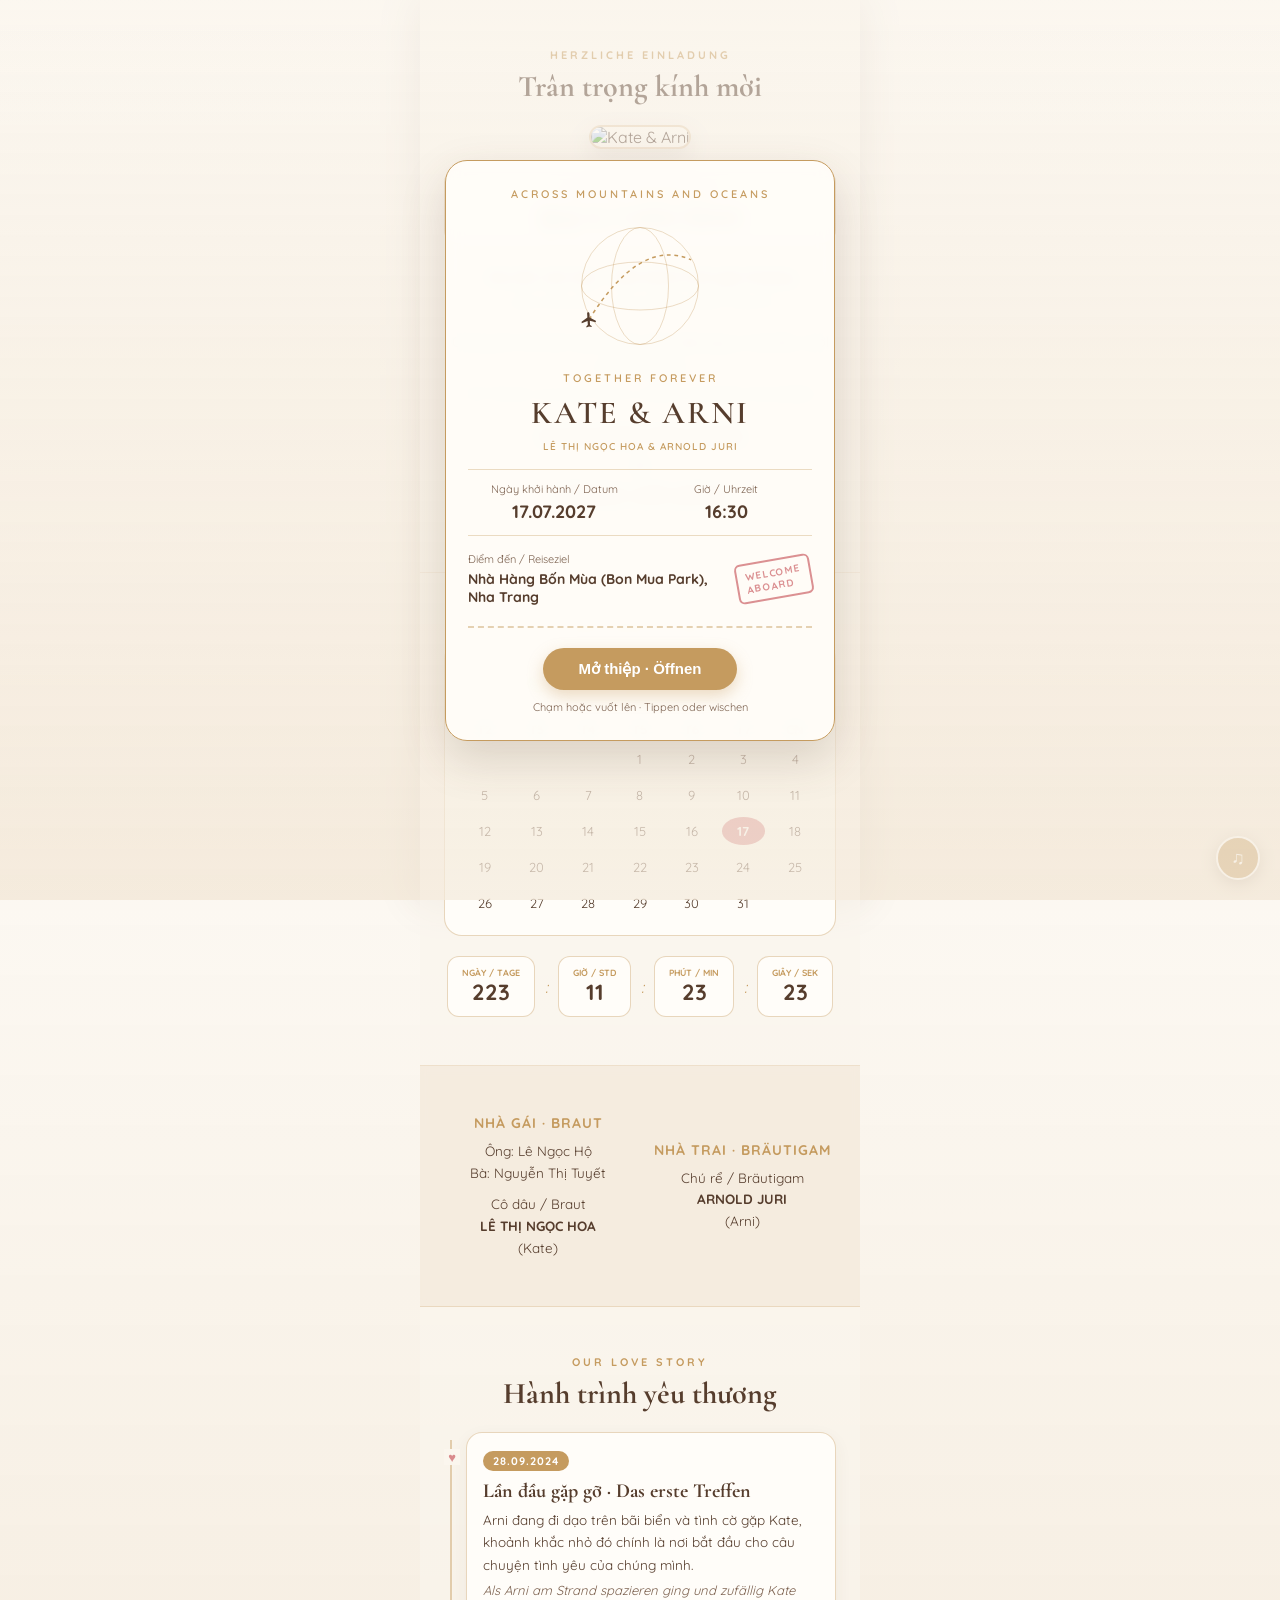
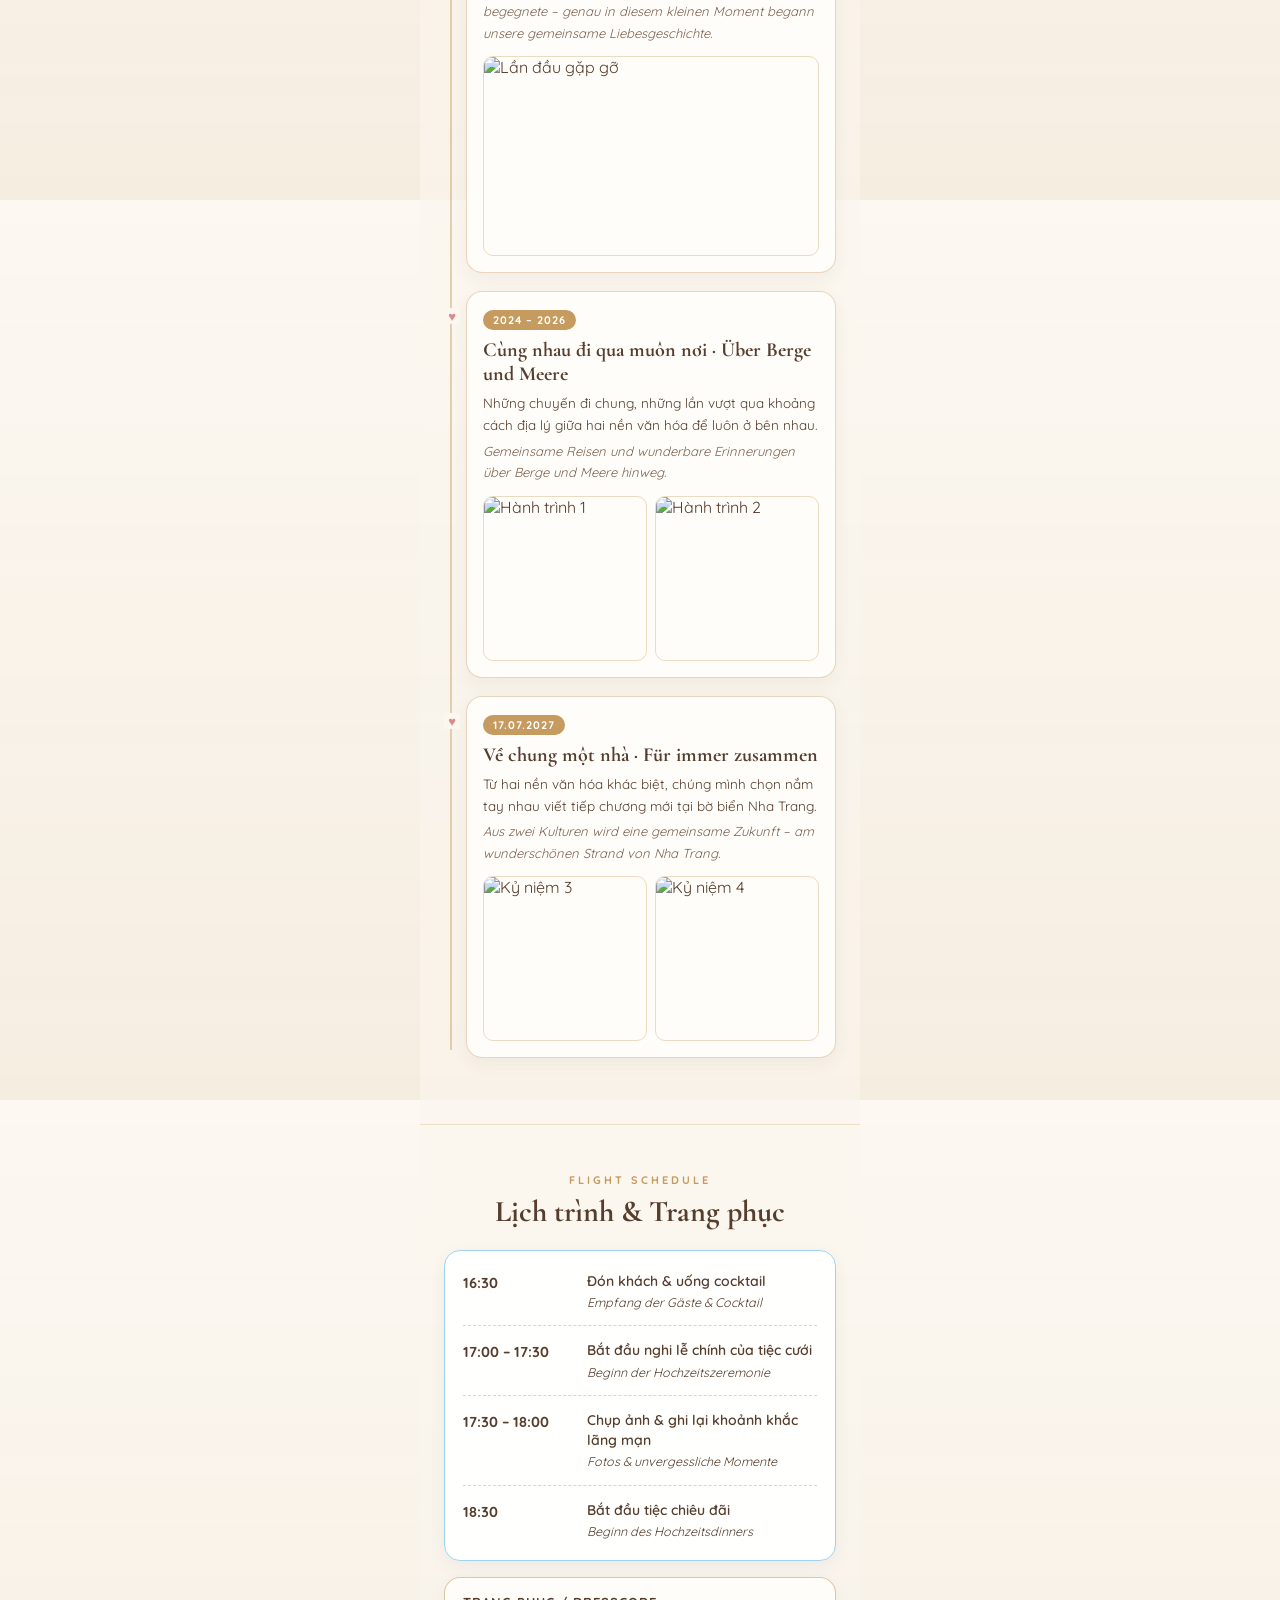
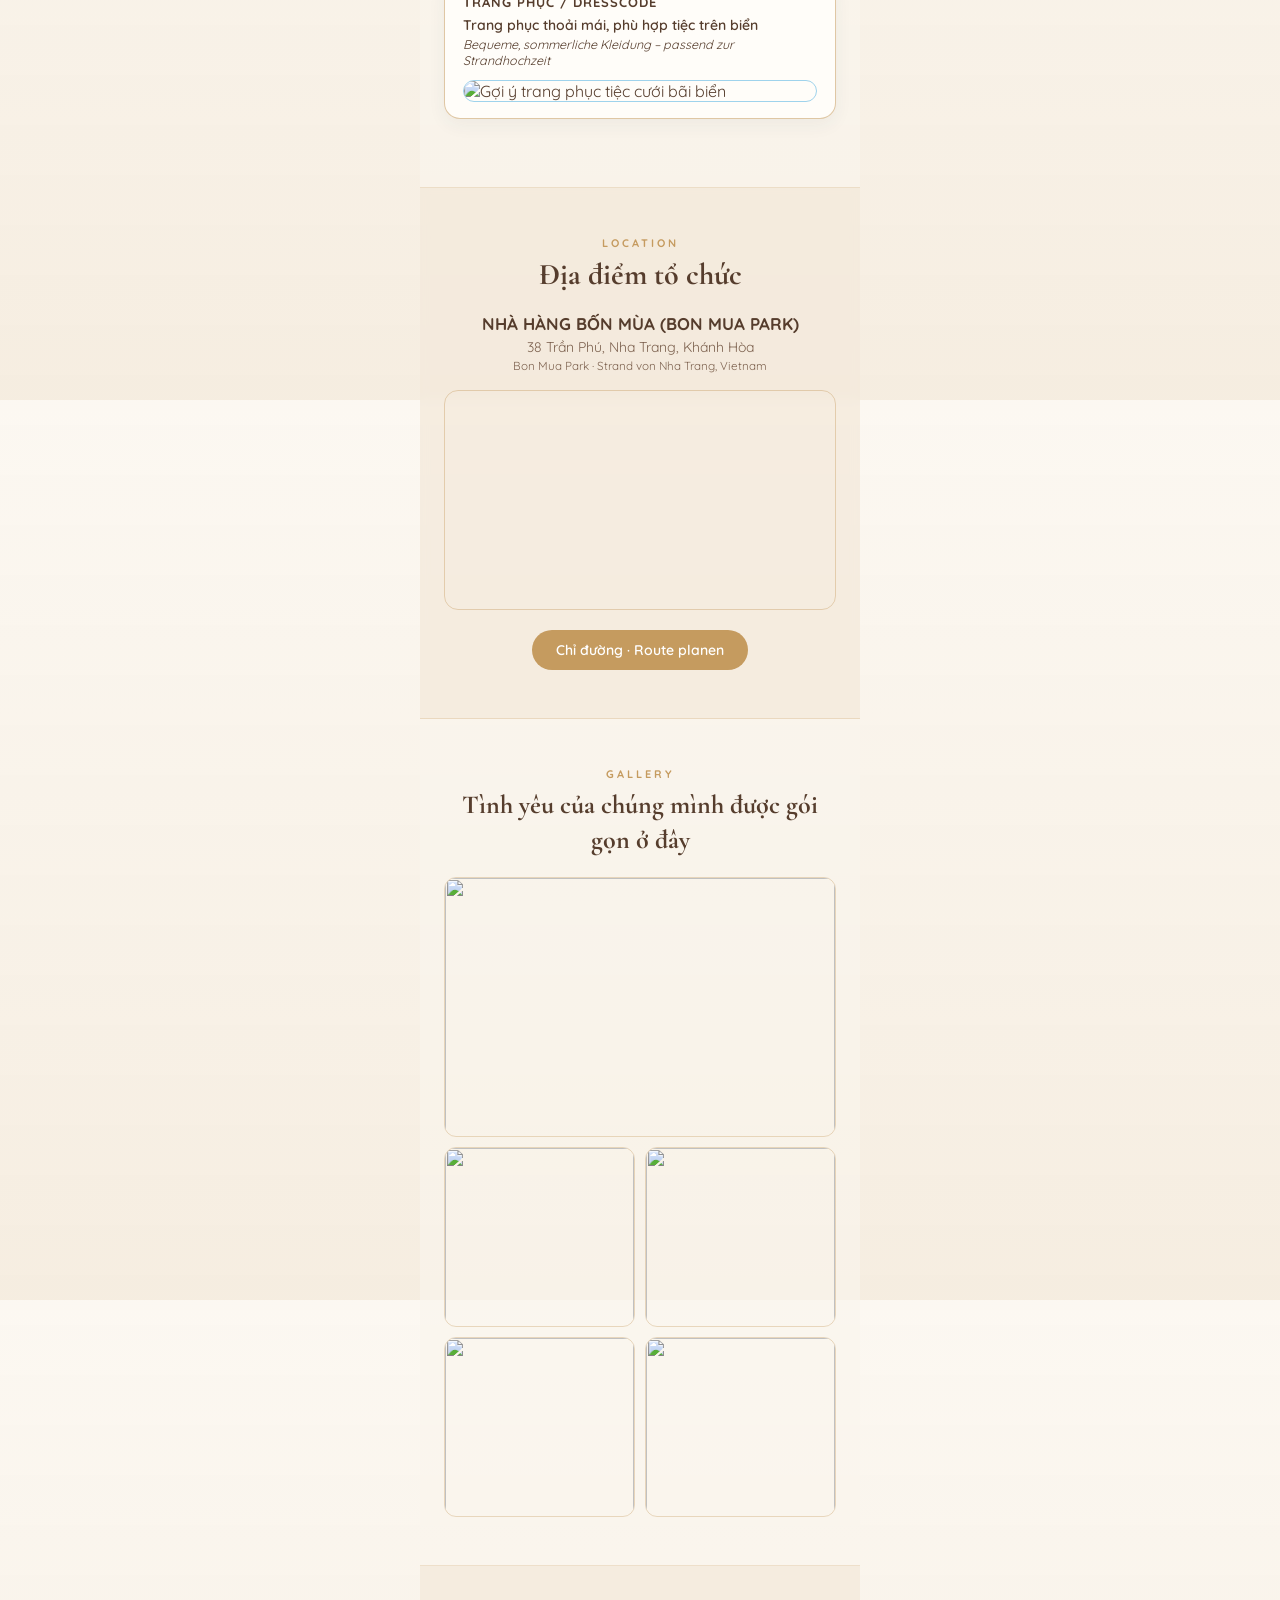
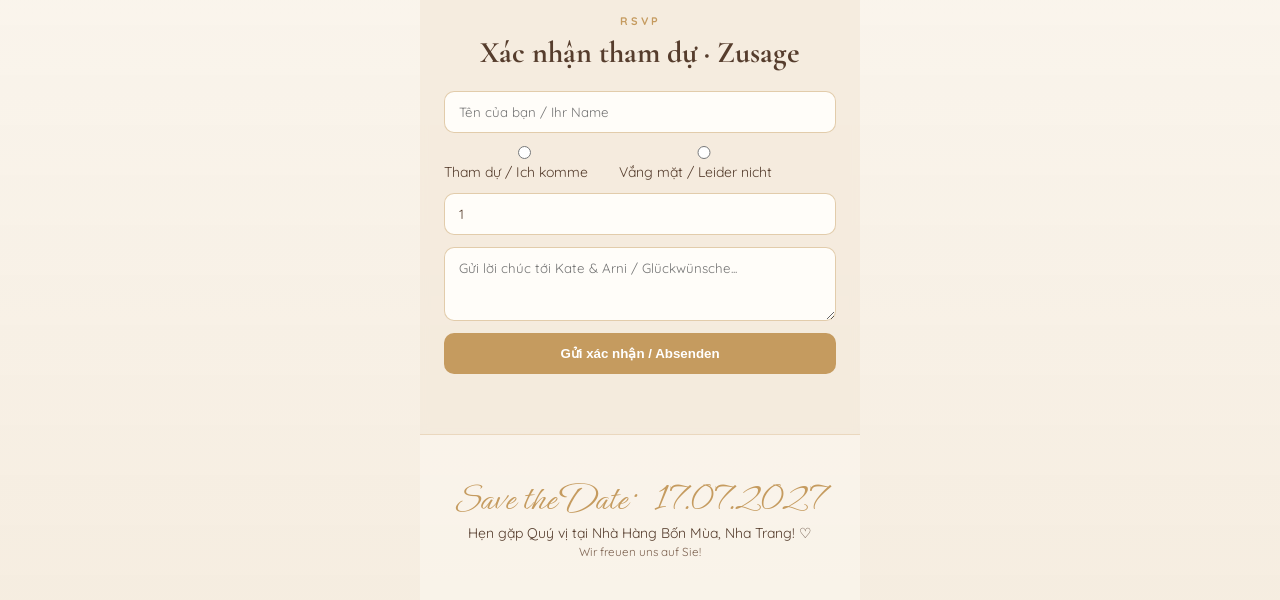
==== commit a7a4c7df: "Add files via upload" ====
--- a/index.html
+++ b/index.html
@@ -13,11 +13,11 @@
   <style>
     /* Đóng khung & canh lề thẳng hàng tuyệt đối cho Lịch trình */
     .sched-box {
-      background: #fffdf9;
-      border: 1px solid rgba(197, 155, 95, 0.55);
+      background: rgba(255, 255, 255, 0.92);
+      border: 1px solid #9fd3ec;
       border-radius: 16px;
       padding: 6px 18px;
-      box-shadow: 0 6px 18px rgba(86, 61, 45, 0.06);
+      box-shadow: 0 6px 18px rgba(29, 67, 90, 0.06);
       text-align: left;
     }
     .sched-box .tl li {
@@ -26,13 +26,13 @@
       align-items: start;
       gap: 12px;
       padding: 14px 0;
-      border-bottom: 1px dashed rgba(197, 155, 95, 0.35);
+      border-bottom: 1px dashed rgba(43, 122, 158, 0.28);
     }
     .sched-box .tl li:last-child {
       border-bottom: none;
     }
     .sched-box .tl b {
-      color: var(--gold);
+      color: var(--ocean-accent);
       font-size: 14.5px;
       font-weight: 700;
       text-align: left;
@@ -41,7 +41,7 @@
     .sched-box .tl span {
       font-size: 14px;
       font-weight: 600;
-      color: var(--brown);
+      color: var(--ocean-dark);
       line-height: 1.45;
     }
     .sched-box .tl small {
@@ -49,8 +49,19 @@
       font-weight: 400;
       font-style: italic;
       font-size: 12.5px;
-      color: var(--brown-soft);
+      color: var(--ocean-soft);
       margin-top: 2px;
+    }
+    /* Ảnh minh họa Dresscode */
+    .dresscode-img {
+      width: 100%;
+      max-height: 240px;
+      object-fit: cover;
+      border-radius: 12px;
+      margin-top: 12px;
+      border: 1px solid #9fd3ec;
+      display: block;
+      cursor: pointer;
     }
   </style>
 </head>
@@ -64,12 +75,12 @@
       <!-- Hiệu ứng quả địa cầu & đường bay SVG động -->
       <div class="globe-box">
         <svg viewBox="0 0 200 200" class="globe-svg">
-          <circle cx="100" cy="100" r="78" fill="none" stroke="rgba(197,155,95,0.45)" stroke-width="1"/>
-          <ellipse cx="100" cy="100" rx="38" ry="78" fill="none" stroke="rgba(197,155,95,0.45)" stroke-width="1"/>
-          <ellipse cx="100" cy="100" rx="78" ry="32" fill="none" stroke="rgba(197,155,95,0.45)" stroke-width="1"/>
-          <path id="flight-arc" d="M 32 145 Q 100 35 168 65" fill="none" stroke="#c59b5f" stroke-width="2" stroke-dasharray="5 5" class="dash-anim"/>
+          <circle cx="100" cy="100" r="78" fill="none" stroke="rgba(43,122,158,0.35)" stroke-width="1"/>
+          <ellipse cx="100" cy="100" rx="38" ry="78" fill="none" stroke="rgba(43,122,158,0.35)" stroke-width="1"/>
+          <ellipse cx="100" cy="100" rx="78" ry="32" fill="none" stroke="rgba(43,122,158,0.35)" stroke-width="1"/>
+          <path id="flight-arc" d="M 32 145 Q 100 35 168 65" fill="none" stroke="#2b7a9e" stroke-width="2" stroke-dasharray="5 5" class="dash-anim"/>
           <g class="plane-mover">
-            <path d="M21 16v-2l-8-5V3.5c0-.83-.67-1.5-1.5-1.5S10 2.67 10 3.5V9l-8 5v2l8-2.5V19l-2 1.5V22l3.5-1 3.5 1v-1.5L13 19v-5.5l8 2.5z" fill="#563d2d" transform="translate(-12, -12) rotate(55 12 12)"/>
+            <path d="M21 16v-2l-8-5V3.5c0-.83-.67-1.5-1.5-1.5S10 2.67 10 3.5V9l-8 5v2l8-2.5V19l-2 1.5V22l3.5-1 3.5 1v-1.5L13 19v-5.5l8 2.5z" fill="#1d435a" transform="translate(-12, -12) rotate(55 12 12)"/>
           </g>
         </svg>
       </div>
@@ -85,7 +96,7 @@
         </div>
         <div class="cell">
           <p class="k">Giờ / Uhrzeit</p>
-          <p class="v">16:00</p>
+          <p class="v">16:30</p>
         </div>
       </div>
 
@@ -105,7 +116,7 @@
 
   <!-- 2. NỘI DUNG THIỆP CHÍNH -->
   <main class="page">
-    <!-- Lời mời cá nhân hóa (Đã đổi ảnh đầu thành og.jpg) -->
+    <!-- Lời mời cá nhân hóa -->
     <section class="sec rv">
       <p class="label">HERZLICHE EINLADUNG</p>
       <h2>Trân trọng kính mời</h2>
@@ -160,7 +171,7 @@
       </div>
     </section>
 
-    <!-- Câu chuyện tình yêu (Lấy đúng từ story1.jpg đến story5.jpg) -->
+    <!-- Câu chuyện tình yêu (Our Love Story) -->
     <section class="sec rv">
       <p class="label">OUR LOVE STORY</p>
       <h2>Hành trình yêu thương</h2>
@@ -170,8 +181,8 @@
         <div class="story-item">
           <span class="story-date">28.09.2024</span>
           <h4>Lần đầu gặp gỡ · Das erste Treffen</h4>
-          <p>Arni đang cưỡi ngựa trên bãi biển và tình cờ gặp Kate, khoảnh khắc nhỏ đó chính là nơi bắt đầu cho câu chuyện tình yêu của chúng mình.</p>
-          <p class="de">Als Arni am Strand ritt und zufällig Kate begegnete – genau in diesem kleinen Moment begann unsere gemeinsame Liebesgeschichte.</p>
+          <p>Arni đang đi dạo trên bãi biển và tình cờ gặp Kate, khoảnh khắc nhỏ đó chính là nơi bắt đầu cho câu chuyện tình yêu của chúng mình.</p>
+          <p class="de">Als Arni am Strand spazieren ging und zufällig Kate begegnete – genau in diesem kleinen Moment begann unsere gemeinsame Liebesgeschichte.</p>
           <div class="story-photos single">
             <img src="assets/img/story1.jpg" alt="Lần đầu gặp gỡ">
           </div>
@@ -204,7 +215,7 @@
       </div>
     </section>
 
-    <!-- Lịch trình & Trang phục (Đóng khung & canh lề thẳng hàng) -->
+    <!-- Lịch trình & Trang phục (Đã lùi 30 phút & thêm ảnh Dresscode) -->
     <section class="sec rv">
       <p class="label">FLIGHT SCHEDULE</p>
       <h2>Lịch trình &amp; Trang phục</h2>
@@ -212,29 +223,30 @@
       <div class="sched-box">
         <ul class="tl">
           <li>
-            <b>16:00</b>
+            <b>16:30</b>
             <span>Đón khách &amp; uống cocktail<small>Empfang der Gäste &amp; Cocktail</small></span>
           </li>
           <li>
-            <b>16:30 – 17:00</b>
+            <b>17:00 – 17:30</b>
             <span>Bắt đầu nghi lễ chính của tiệc cưới<small>Beginn der Hochzeitszeremonie</small></span>
           </li>
           <li>
-            <b>17:00 – 17:30</b>
+            <b>17:30 – 18:00</b>
             <span>Chụp ảnh &amp; ghi lại khoảnh khắc lãng mạn<small>Fotos &amp; unvergessliche Momente</small></span>
           </li>
           <li>
-            <b>18:00</b>
+            <b>18:30</b>
             <span>Bắt đầu tiệc chiêu đãi<small>Beginn des Hochzeitsdinners</small></span>
           </li>
         </ul>
       </div>
 
-      <!-- Mục Dresscode đồng bộ khung & lề -->
-      <div class="guest-box" style="margin-top: 16px; text-align: left; padding: 16px 18px; border-radius: 16px; box-shadow: 0 6px 18px rgba(86, 61, 45, 0.06);">
-        <p style="font-weight: 700; font-size: 13px; letter-spacing: 1px; color: var(--gold);">TRANG PHỤC / DRESSCODE</p>
-        <p style="font-size: 14px; font-weight: 600; color: var(--brown); margin-top: 6px;">Trang phục thoải mái, phù hợp tiệc trên biển</p>
-        <p style="font-size: 12.5px; font-style: italic; color: var(--brown-soft); margin-top: 2px;">Bequeme, sommerliche Kleidung – passend zur Strandhochzeit</p>
+      <!-- Mục Dresscode kèm ảnh minh họa -->
+      <div class="guest-box" style="margin-top: 16px; text-align: left; padding: 16px 18px; border-radius: 16px; box-shadow: 0 6px 18px rgba(29, 67, 90, 0.06);">
+        <p style="font-weight: 700; font-size: 13px; letter-spacing: 1px; color: var(--ocean-accent);">TRANG PHỤC / DRESSCODE</p>
+        <p style="font-size: 14px; font-weight: 600; color: var(--ocean-dark); margin-top: 6px;">Trang phục thoải mái, phù hợp tiệc trên biển</p>
+        <p style="font-size: 12.5px; font-style: italic; color: var(--ocean-soft); margin-top: 2px;">Bequeme, sommerliche Kleidung – passend zur Strandhochzeit</p>
+        <img src="assets/img/dresscode.jpg" alt="Gợi ý trang phục tiệc cưới bãi biển" class="dresscode-img">
       </div>
     </section>
 
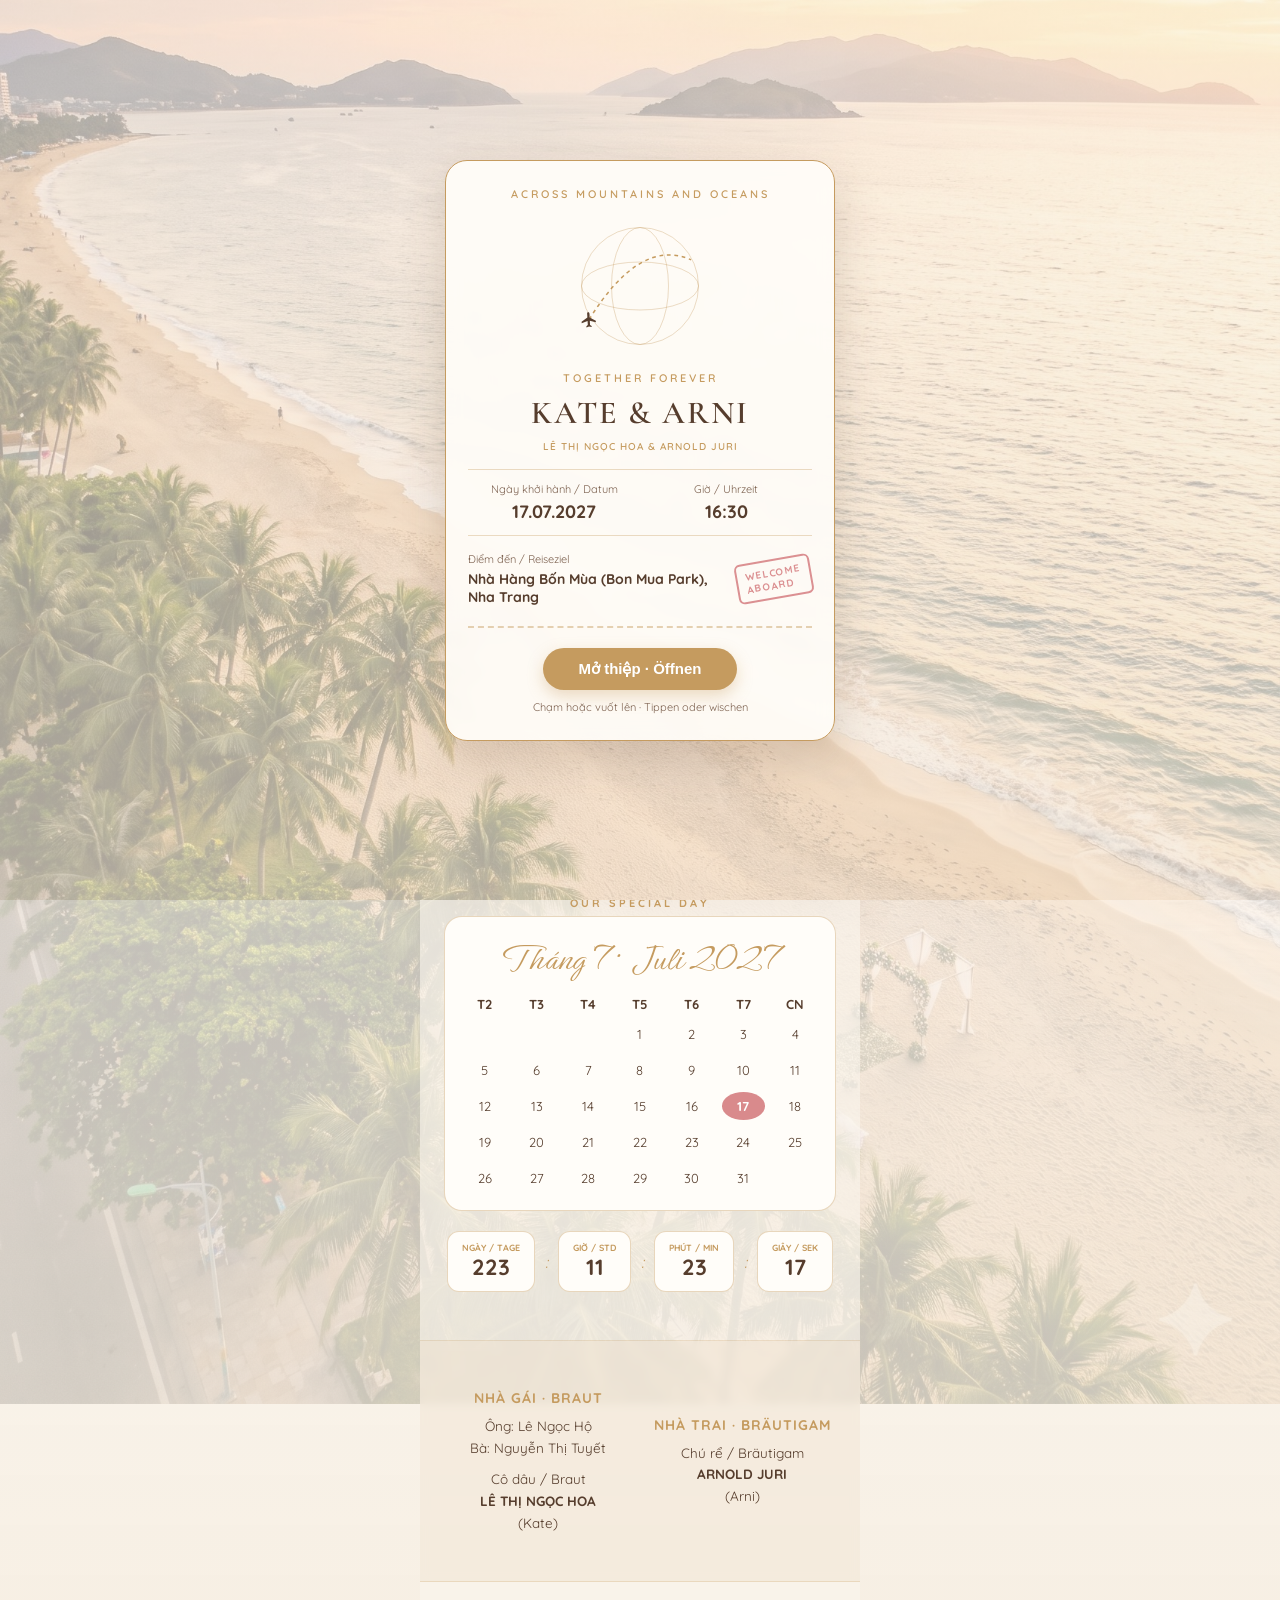
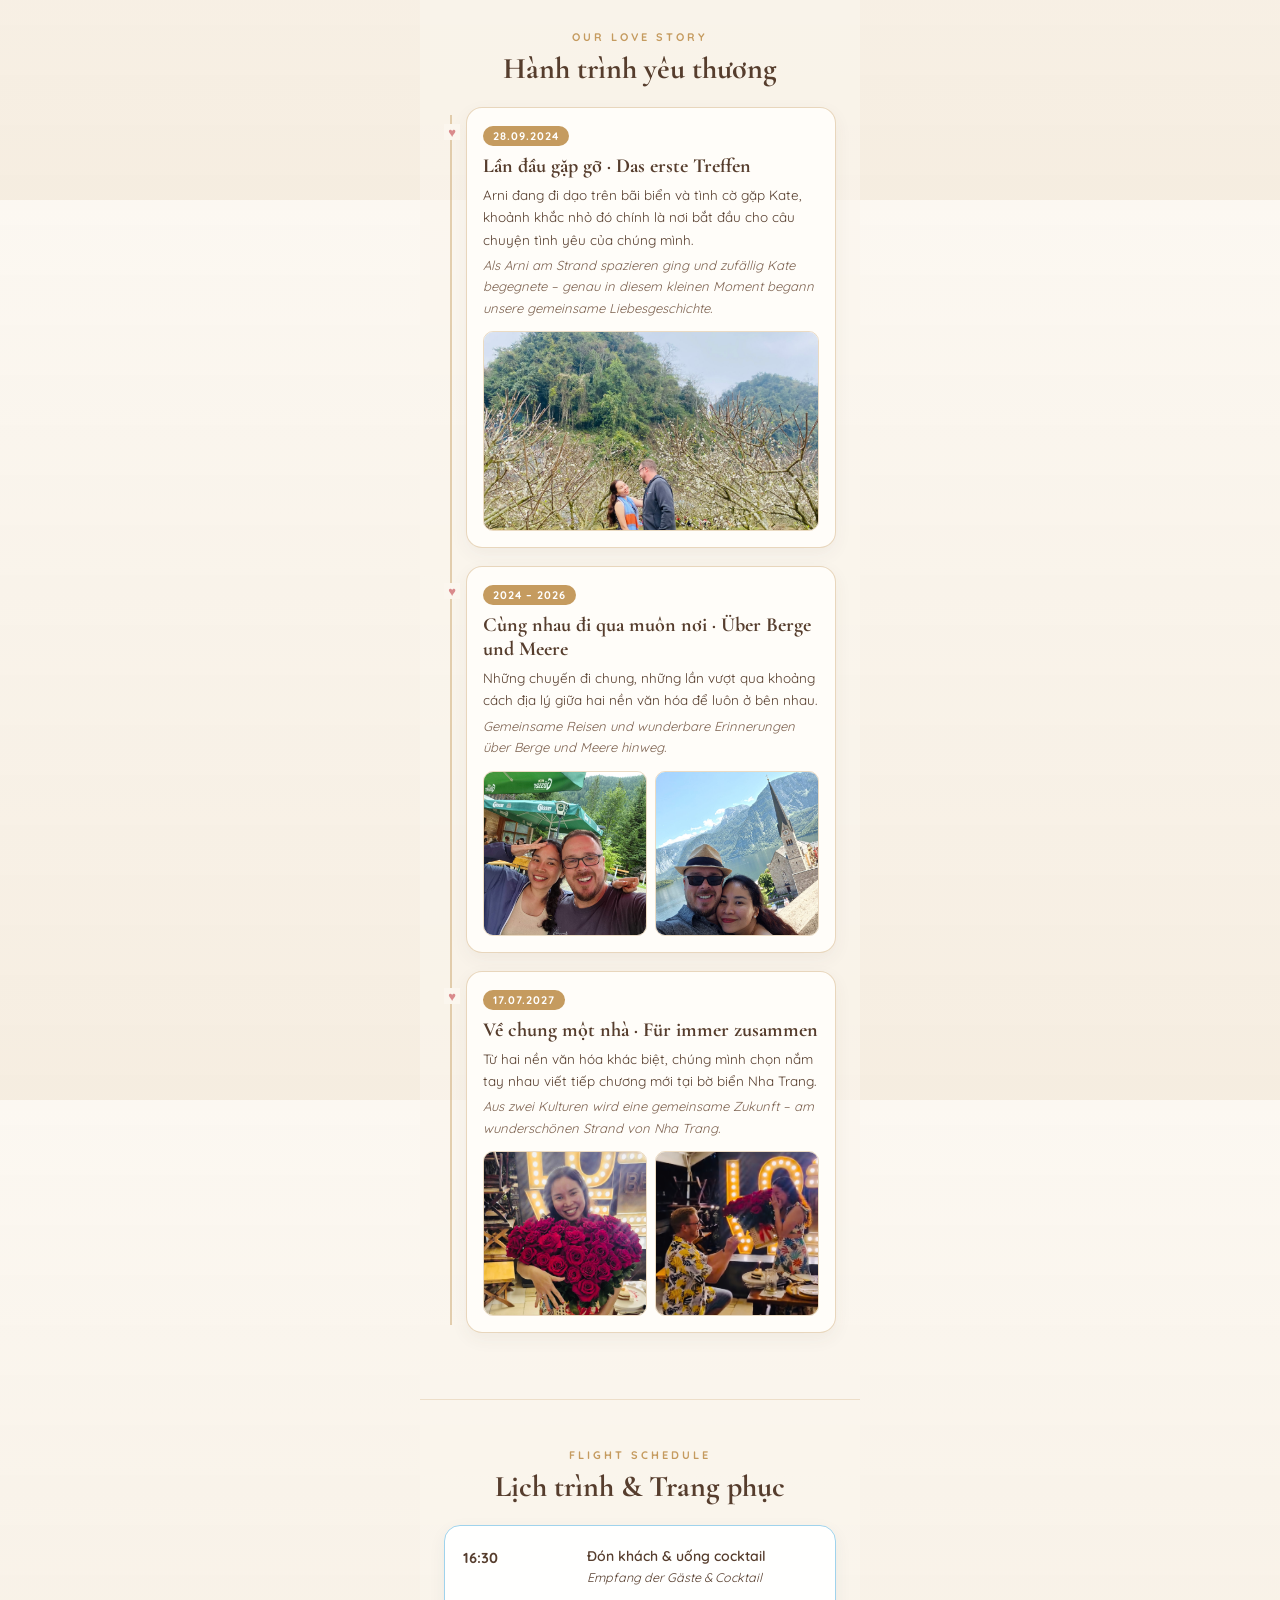
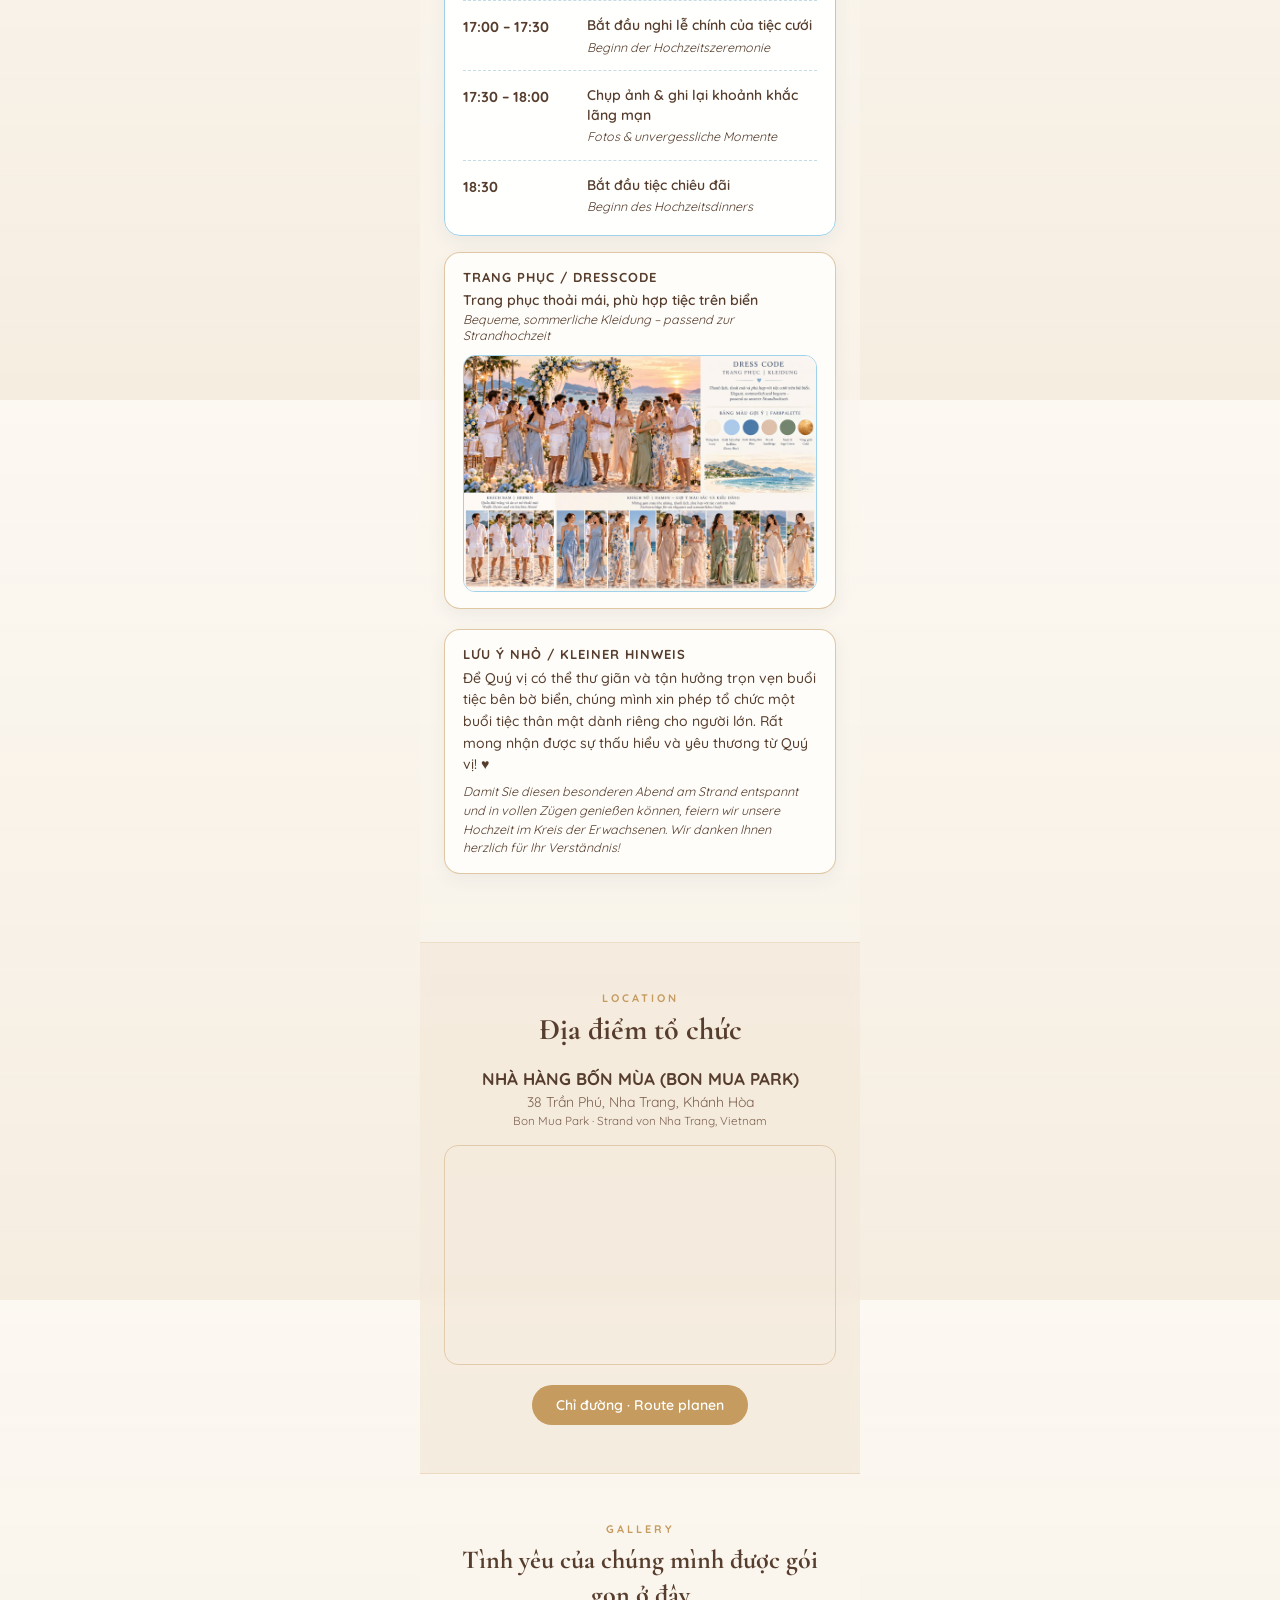
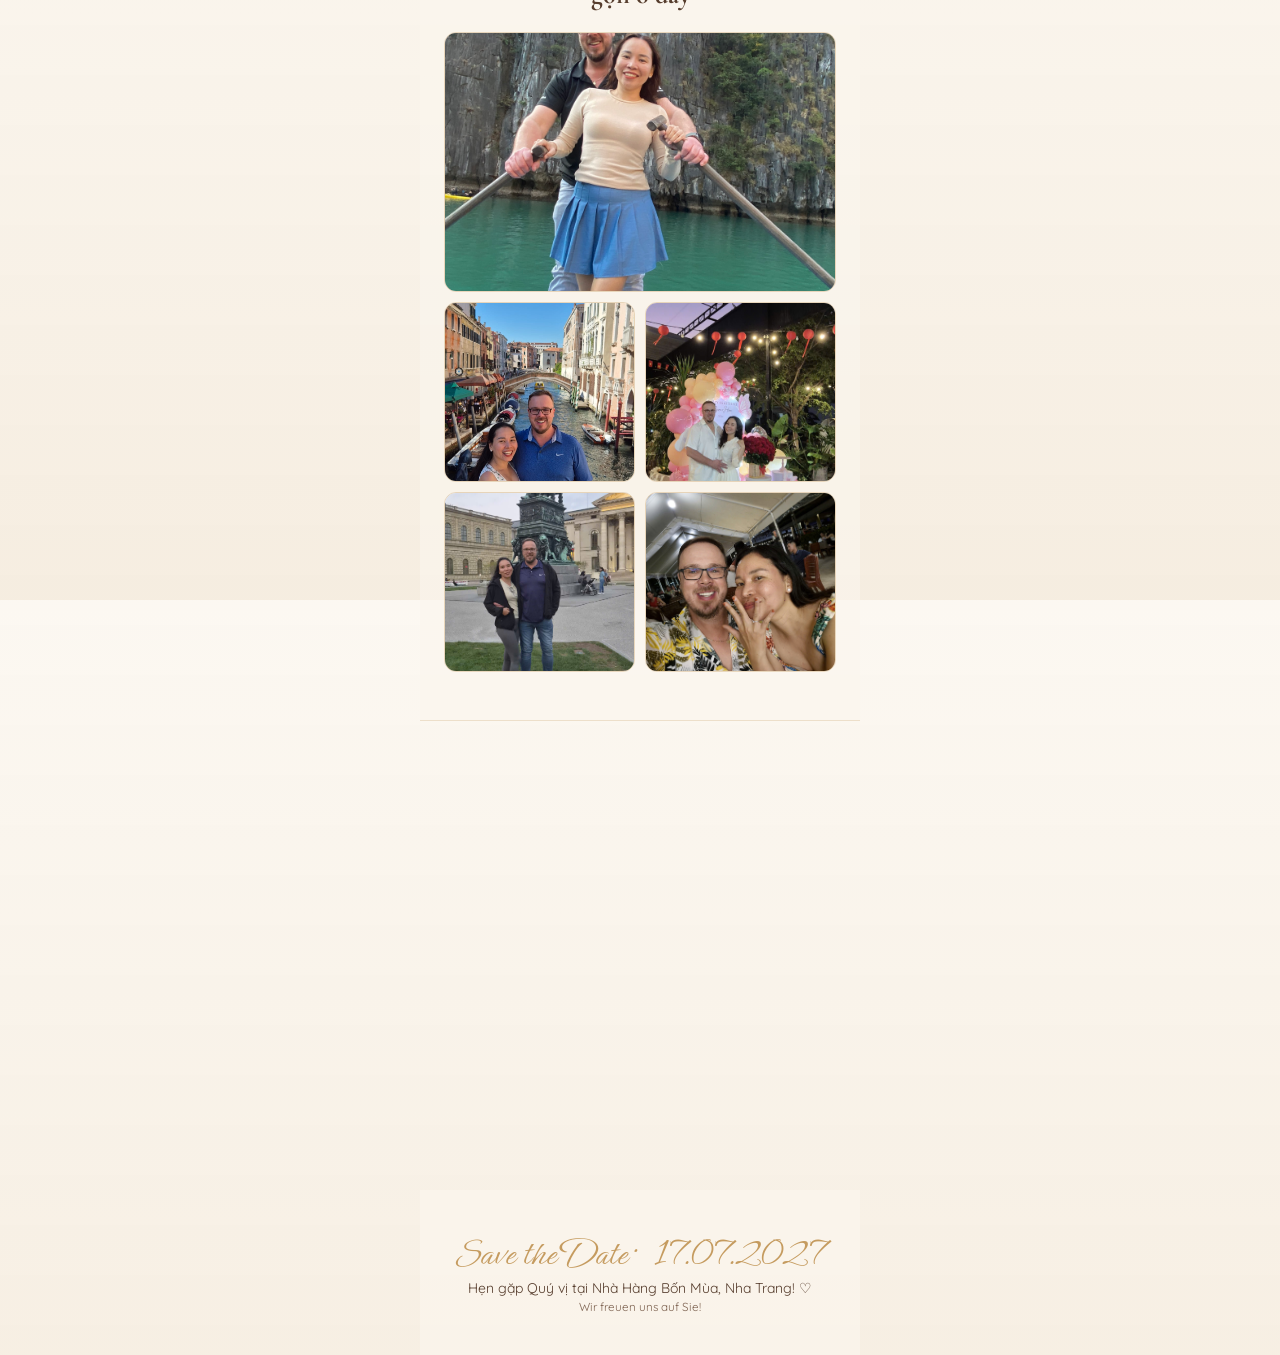
==== commit 0510006c: "Add files via upload" ====
--- a/index.html
+++ b/index.html
@@ -215,7 +215,7 @@
       </div>
     </section>
 
-    <!-- Lịch trình & Trang phục (Đã lùi 30 phút & thêm ảnh Dresscode) -->
+    <!-- Lịch trình & Trang phục -->
     <section class="sec rv">
       <p class="label">FLIGHT SCHEDULE</p>
       <h2>Lịch trình &amp; Trang phục</h2>
@@ -248,6 +248,17 @@
         <p style="font-size: 12.5px; font-style: italic; color: var(--ocean-soft); margin-top: 2px;">Bequeme, sommerliche Kleidung – passend zur Strandhochzeit</p>
         <img src="assets/img/dresscode.jpg" alt="Gợi ý trang phục tiệc cưới bãi biển" class="dresscode-img">
       </div>
+
+      <!-- Mục Lưu ý tiệc dành riêng cho người lớn (Adults-Only) -->
+      <div class="guest-box" style="margin-top: 16px; text-align: left; padding: 16px 18px; border-radius: 16px; box-shadow: 0 6px 18px rgba(29, 67, 90, 0.06);">
+        <p style="font-weight: 700; font-size: 13px; letter-spacing: 1px; color: var(--ocean-accent);">LƯU Ý NHỎ / KLEINER HINWEIS</p>
+        <p style="font-size: 14px; font-weight: 500; color: var(--ocean-dark); margin-top: 6px; line-height: 1.55;">
+          Để Quý vị có thể thư giãn và tận hưởng trọn vẹn buổi tiệc bên bờ biển, chúng mình xin phép tổ chức một buổi tiệc thân mật dành riêng cho người lớn. Rất mong nhận được sự thấu hiểu và yêu thương từ Quý vị! ♥
+        </p>
+        <p style="font-size: 12.5px; font-style: italic; color: var(--ocean-soft); margin-top: 6px; line-height: 1.5;">
+          Damit Sie diesen besonderen Abend am Strand entspannt und in vollen Zügen genießen können, feiern wir unsere Hochzeit im Kreis der Erwachsenen. Wir danken Ihnen herzlich für Ihr Verständnis!
+        </p>
+      </div>
     </section>
 
     <!-- Địa điểm & Bản đồ Nhà Hàng Bốn Mùa (Bon Mua Park) -->
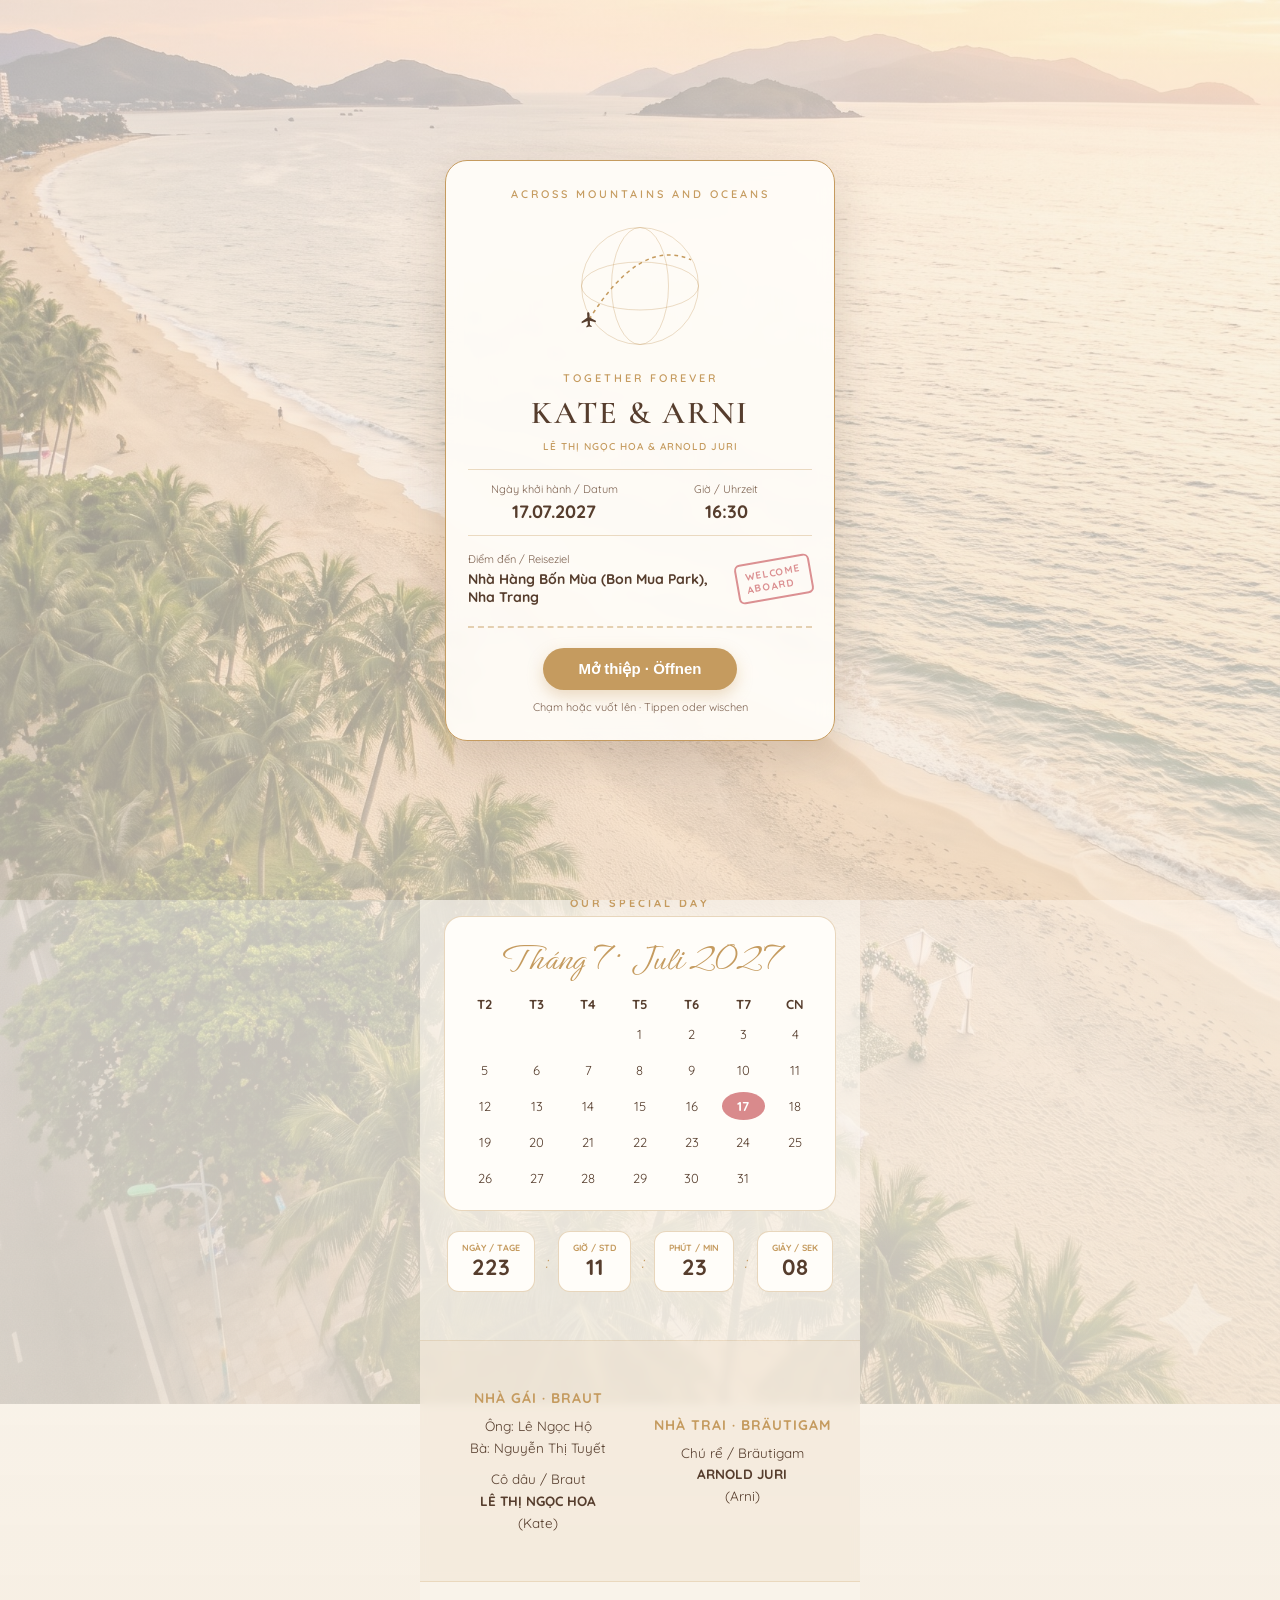
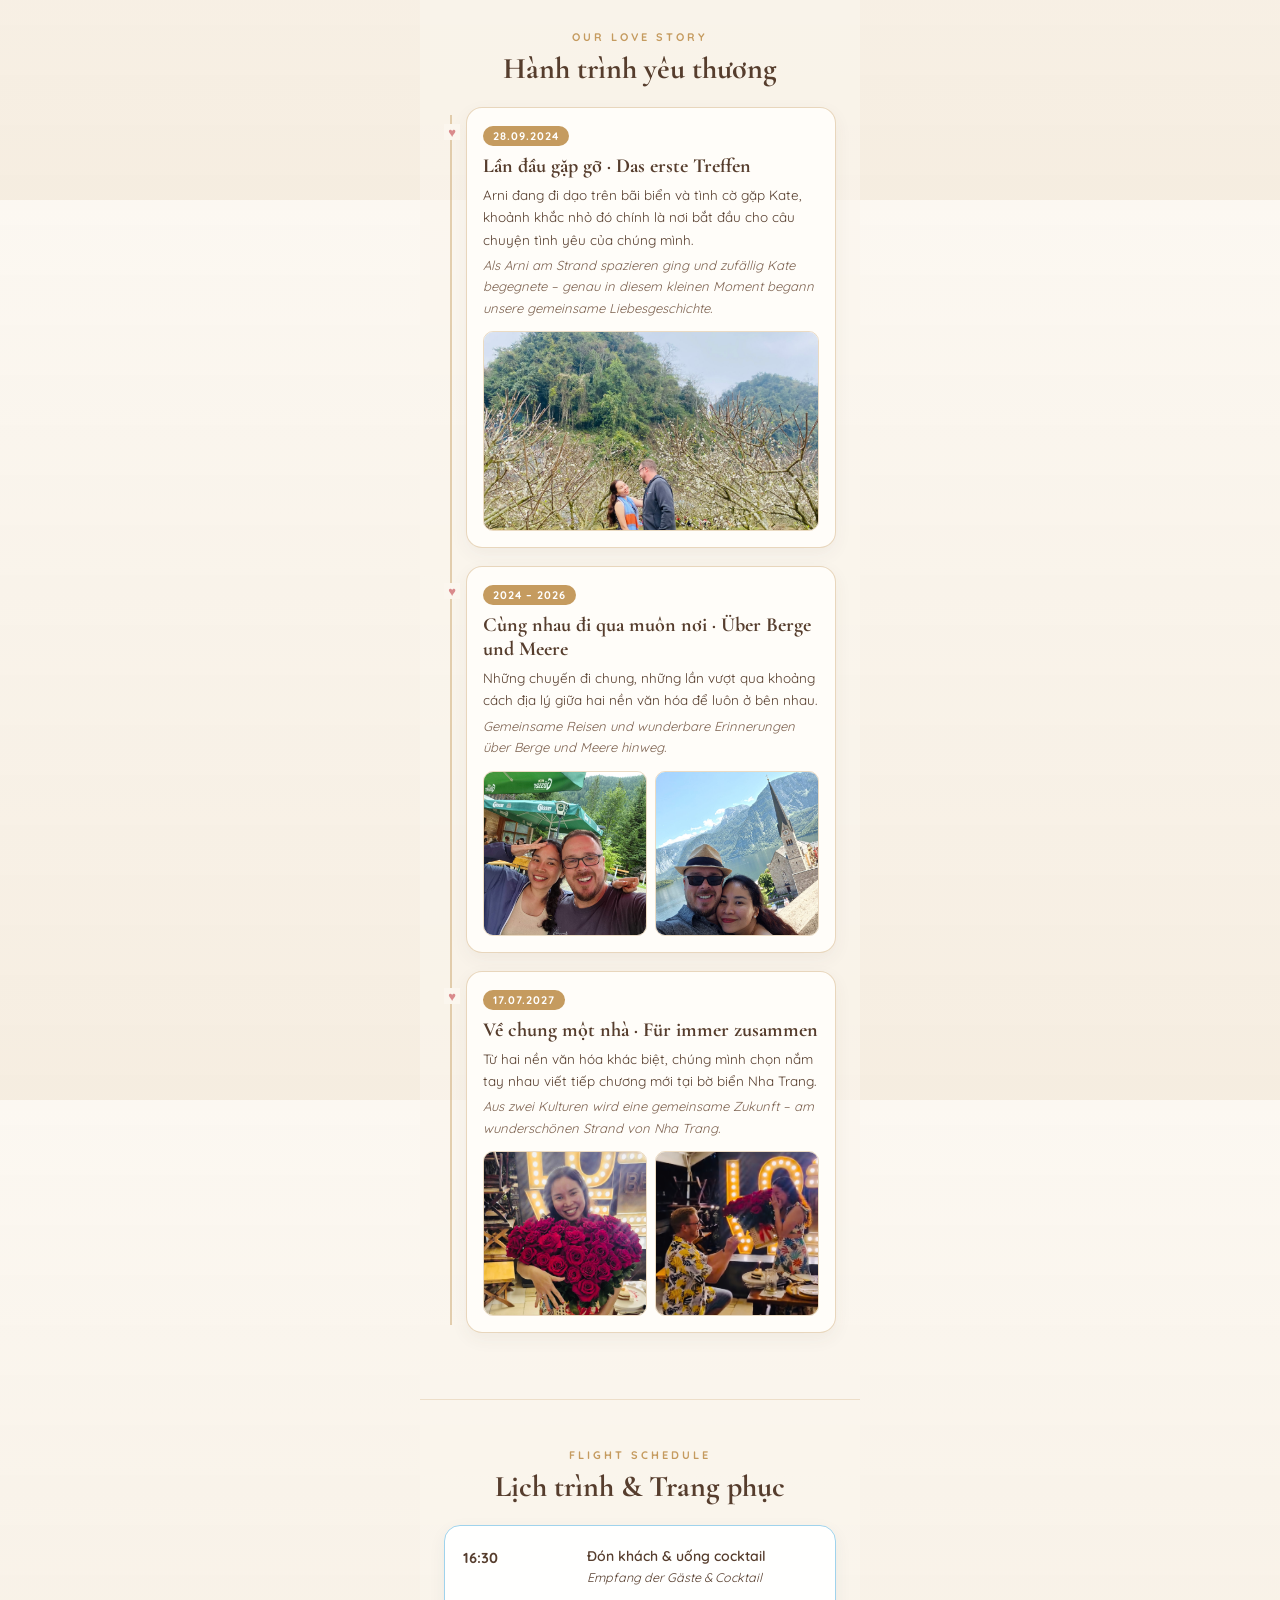
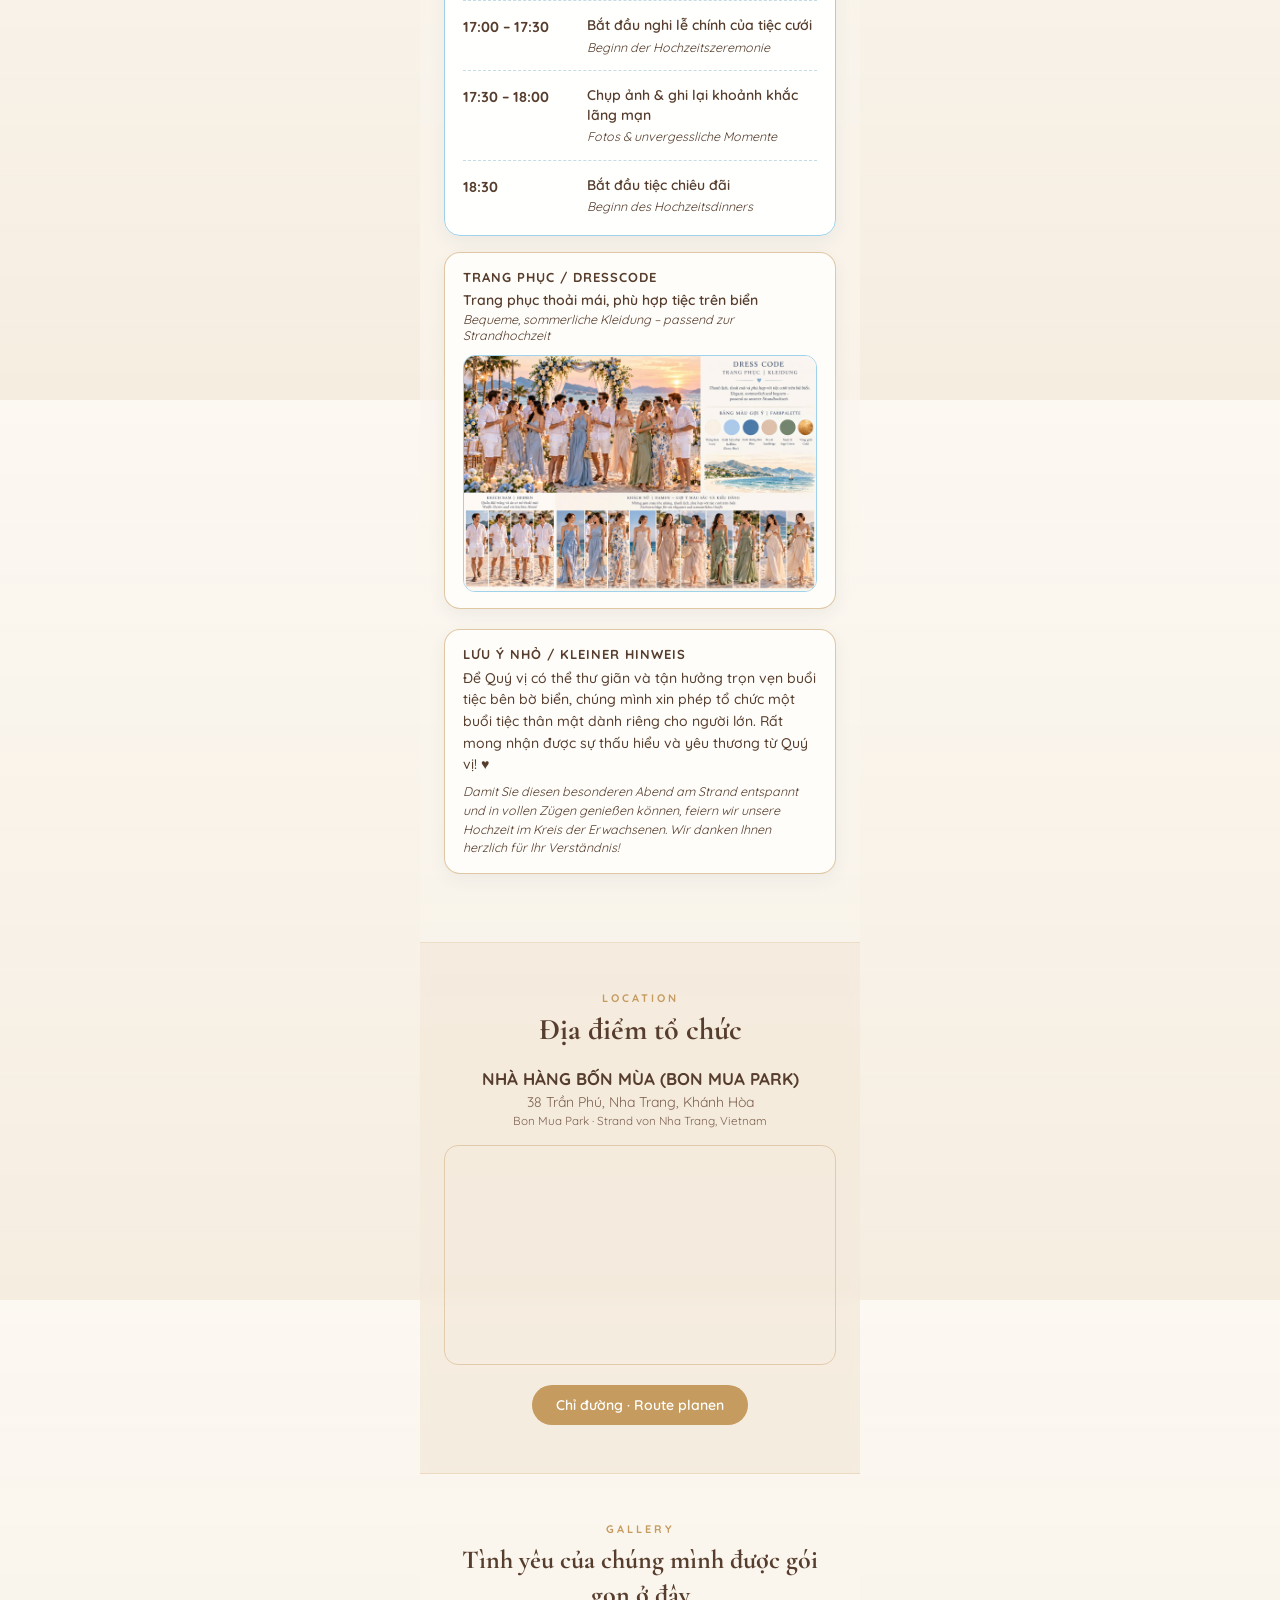
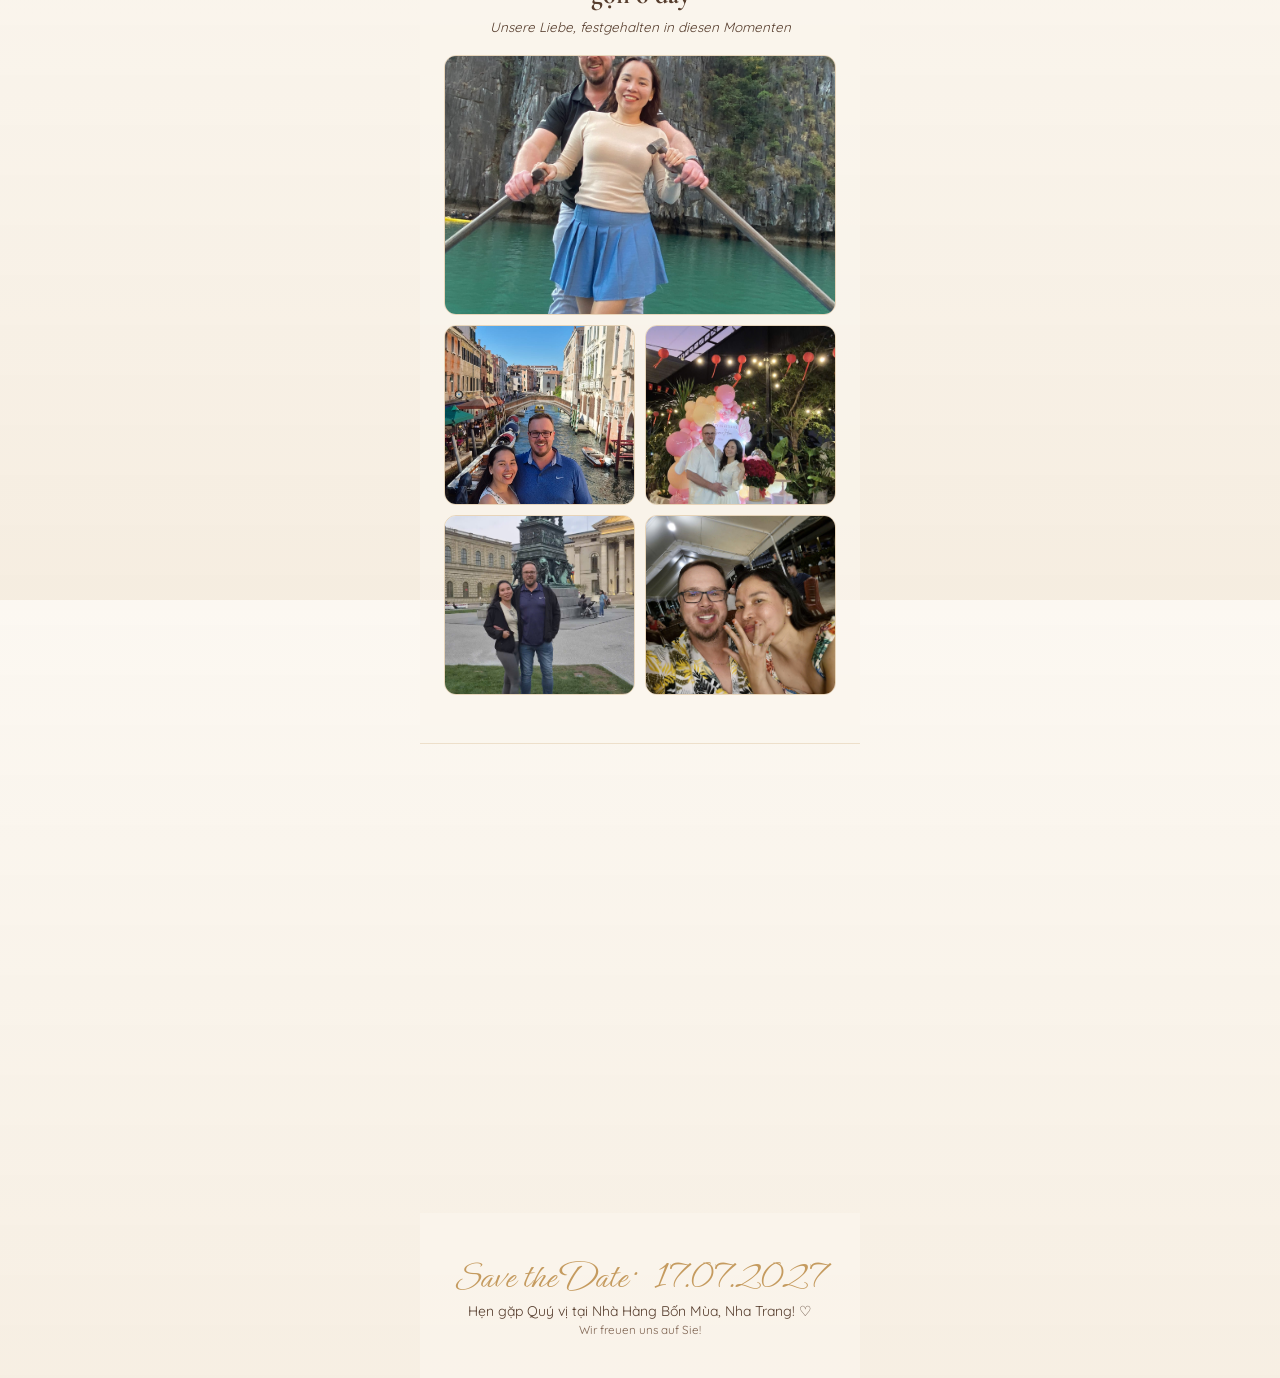
==== commit b488efdf: "Add files via upload" ====
--- a/index.html
+++ b/index.html
@@ -276,7 +276,8 @@
     <!-- Album ảnh cưới -->
     <section class="sec rv">
       <p class="label">GALLERY</p>
-      <h2 style="font-size: 26px; line-height: 1.35;">Tình yêu của chúng mình được gói gọn ở đây</h2>
+      <h2 style="font-size: 26px; line-height: 1.35; margin-bottom: 6px;">Tình yêu của chúng mình được gói gọn ở đây</h2>
+      <p style="font-size: 13.5px; font-style: italic; color: var(--ocean-soft); margin-bottom: 20px;">Unsere Liebe, festgehalten in diesen Momenten</p>
       <div class="photos" id="gallery">
         <button type="button" class="big"><img src="assets/img/g1.jpg" alt=""></button>
         <button type="button"><img src="assets/img/g2.jpg" alt=""></button>
